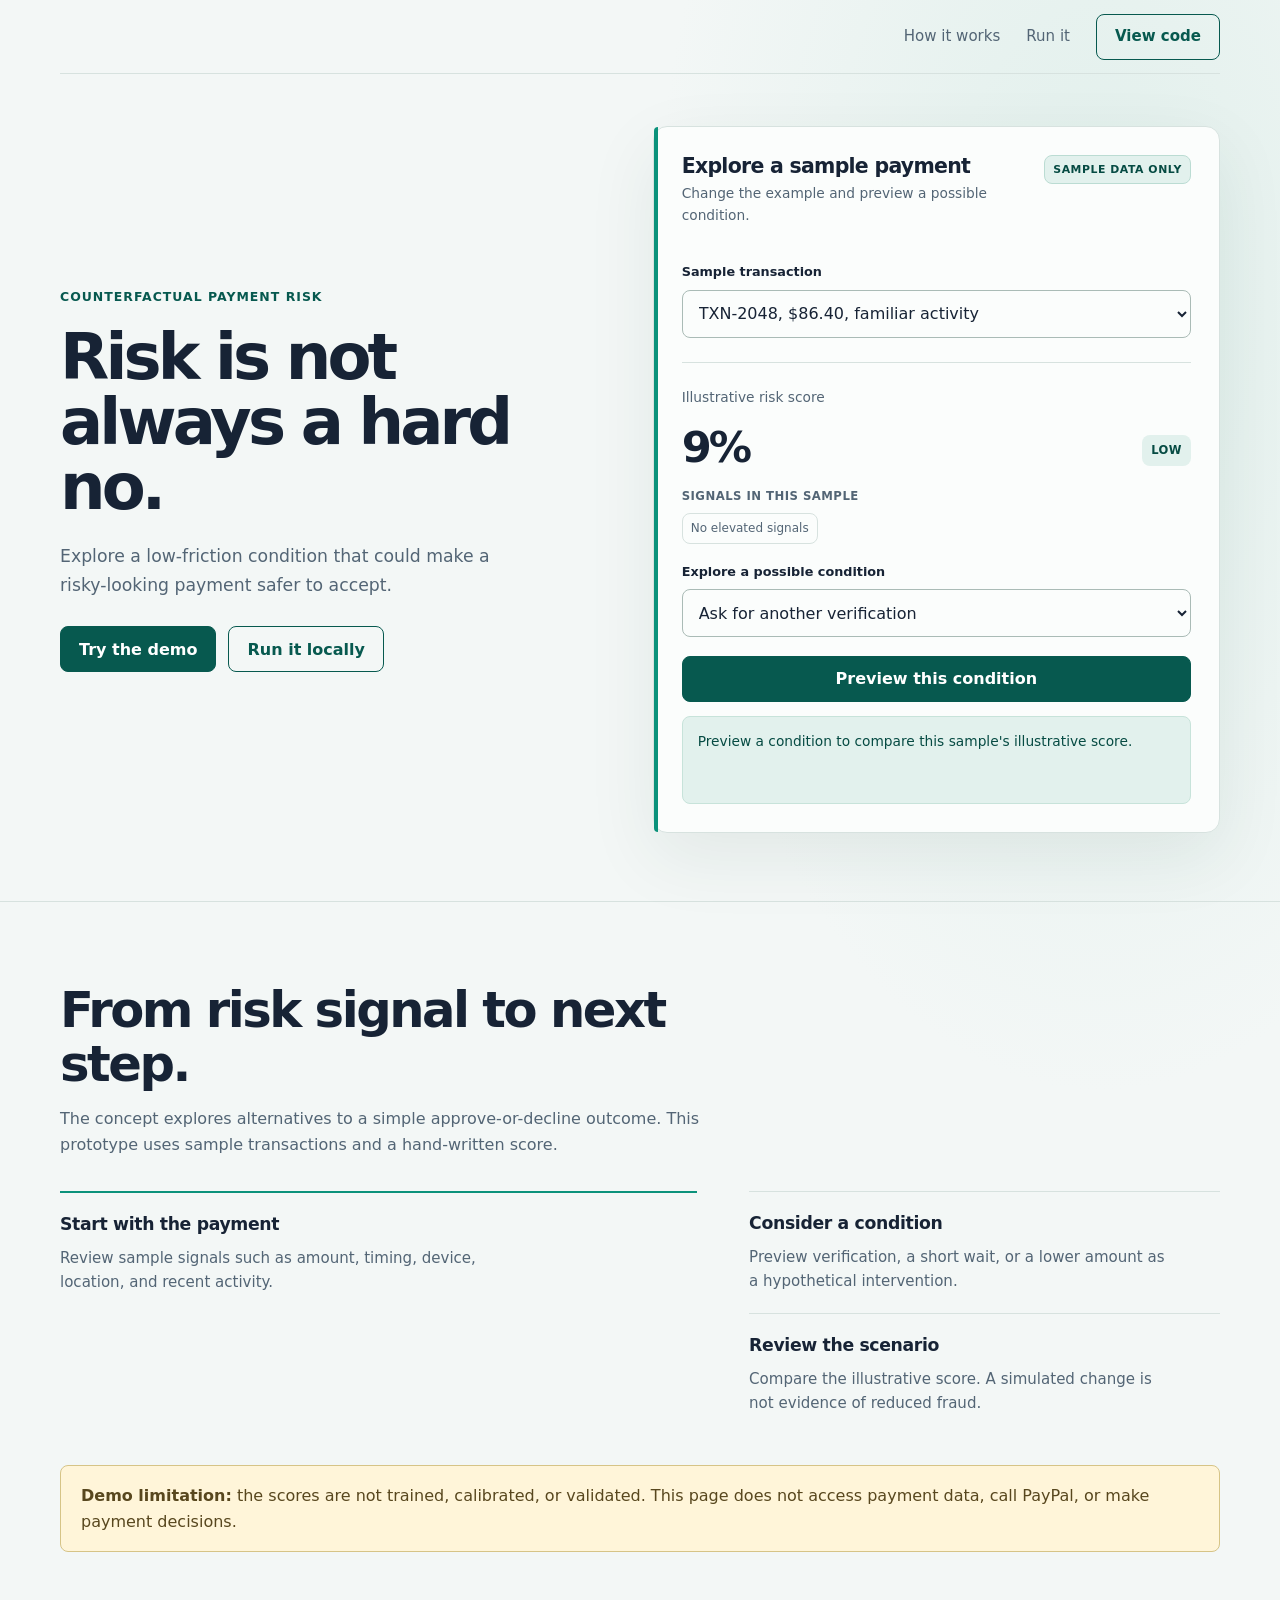
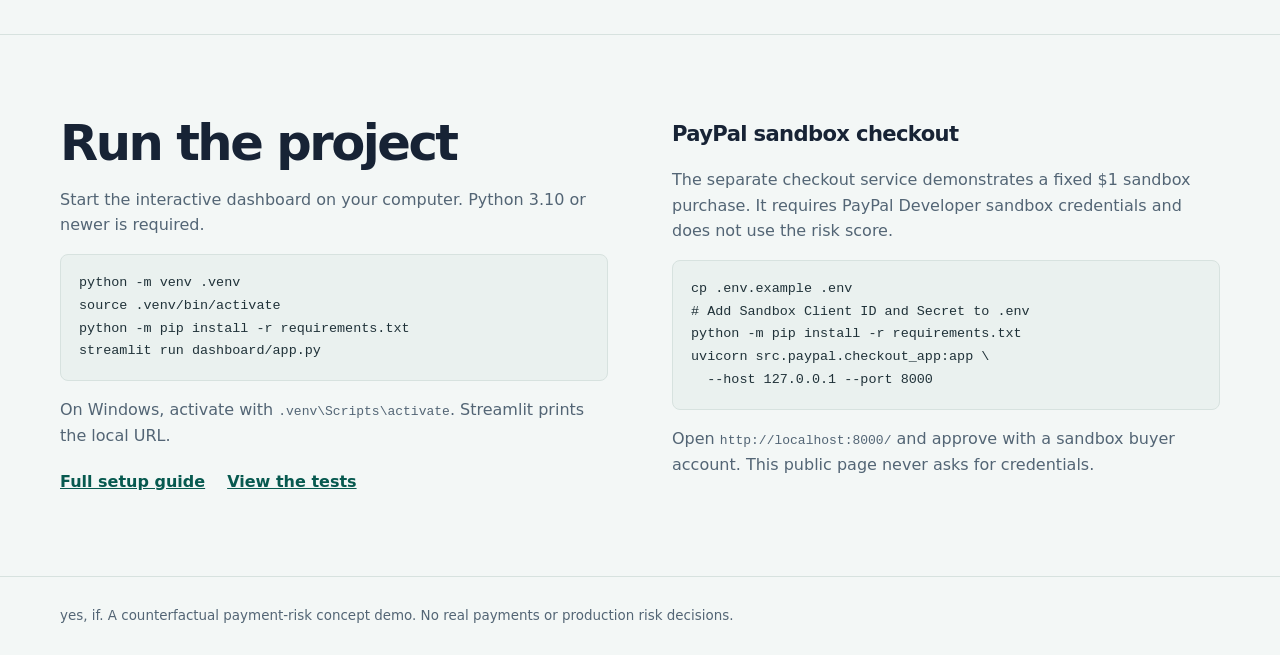
==== public-demo/index.html @ 8da12111 "Polish risk demo and ignore local skills Redesign dashboard and demos, document Vercel setup, and ig" ====
<!doctype html>
<html lang="en">
  <head>
    <meta charset="utf-8">
    <meta name="viewport" content="width=device-width, initial-scale=1">
    <meta name="description" content="Explore yes, if, a counterfactual payment-risk demo that explores lower-friction alternatives to a hard decline.">
    <meta name="color-scheme" content="light dark">
    <title>yes, if | Counterfactual payment risk demo</title>
    <style>
      :root {
        color-scheme: light dark;
        --page: #f3f7f6;
        --surface: #fbfdfc;
        --ink: #172335;
        --muted: #536575;
        --line: #d7e2df;
        --accent: #0b927b;
        --accent-dark: #07594f;
        --accent-soft: #e2f1ed;
        --accent-ink: #064b43;
        --ambient: #e0efeb;
        --code-surface: #eaf1ef;
        --code-ink: #203239;
        --warning: #765311;
        --warning-soft: #fff5d9;
        --radius-surface: 14px;
        --radius-control: 8px;
        font-family: "Aptos", "Segoe UI", system-ui, sans-serif;
        scroll-behavior: smooth;
      }
      * { box-sizing: border-box; }
      body {
        margin: 0;
        background:
          radial-gradient(ellipse at 86% 13%, var(--ambient) 0, transparent 28rem),
          var(--page);
        color: var(--ink);
        line-height: 1.6;
      }
      a { color: inherit; }
      button, select { font: inherit; }
      .wrap { width: min(1160px, calc(100% - 48px)); margin-inline: auto; }
      .nav {
        min-height: 74px;
        display: flex;
        align-items: center;
        justify-content: space-between;
        gap: 24px;
        border-bottom: 1px solid var(--line);
      }
      .brand {
        display: inline-flex;
        align-items: center;
        text-decoration: none;
      }
      .brand img { display: block; width: 156px; height: auto; }
      .nav-links { display: flex; align-items: center; gap: 26px; }
      .nav-links a { color: var(--muted); text-decoration: none; font-size: .94rem; }
      .nav-links a:hover { color: var(--accent-dark); }
      .button {
        min-height: 46px;
        display: inline-flex;
        align-items: center;
        justify-content: center;
        padding: 0 18px;
        border: 1px solid var(--accent-dark);
        border-radius: var(--radius-control);
        background: var(--accent-dark);
        color: white;
        font-weight: 700;
        text-decoration: none;
        white-space: nowrap;
        transition: transform .2s cubic-bezier(.16, 1, .3, 1), background .2s ease;
      }
      .button:hover { background: var(--accent-dark); transform: translateY(-1px); }
      .button:active { transform: scale(.98); }
      .button.secondary { background: transparent; color: var(--accent-dark); }
      .button.secondary:hover { background: var(--accent-soft); }
      :focus-visible { outline: 3px solid var(--accent-dark); outline-offset: 3px; }
      .hero {
        min-height: min(760px, calc(100dvh - 74px));
        padding: 52px 0 68px;
        display: grid;
        grid-template-columns: minmax(0, .94fr) minmax(420px, 1.06fr);
        align-items: center;
        gap: clamp(40px, 7vw, 100px);
      }
      .eyebrow {
        margin: 0 0 18px;
        color: var(--accent-dark);
        font-size: .78rem;
        font-weight: 760;
        letter-spacing: .08em;
        text-transform: uppercase;
      }
      h1 {
        max-width: 560px;
        margin: 0;
        font-size: clamp(2.9rem, 5vw, 4.35rem);
        letter-spacing: -.06em;
        line-height: 1.02;
      }
      .lede { max-width: 440px; margin: 22px 0 27px; color: var(--muted); font-size: 1.08rem; line-height: 1.65; }
      .actions { display: flex; flex-wrap: wrap; gap: 12px; }
      .hero-entry { animation: enter .65s cubic-bezier(.16, 1, .3, 1) both; }
      .hero-entry.demo { animation-delay: .09s; }
      @keyframes enter {
        from { opacity: 0; transform: translateY(14px); }
        to { opacity: 1; transform: translateY(0); }
      }
      .demo {
        position: relative;
        padding: 28px;
        border: 1px solid var(--line);
        border-radius: var(--radius-surface);
        background: var(--surface);
        box-shadow: 0 24px 70px #193e3514;
      }
      .demo::before {
        position: absolute;
        inset: 0 auto 0 0;
        width: 4px;
        border-radius: var(--radius-surface) 0 0 var(--radius-surface);
        background: var(--accent);
        content: "";
      }
      .demo-head { display: flex; align-items: flex-start; justify-content: space-between; gap: 12px; }
      .demo h2 { margin: 0; font-size: 1.28rem; letter-spacing: -.035em; }
      .sandbox-tag {
        flex: none;
        padding: 5px 8px;
        border: 1px solid #bbdcd3;
        border-radius: var(--radius-control);
        background: var(--accent-soft);
        color: var(--accent-ink);
        font-size: .68rem;
        font-weight: 800;
        letter-spacing: .05em;
      }
      .demo-caption { margin: 5px 0 18px; color: var(--muted); font-size: .86rem; }
      .field-label { display: block; margin: 18px 0 7px; font-size: .8rem; font-weight: 750; }
      select {
        width: 100%;
        min-height: 48px;
        padding: 9px 12px;
        border: 1px solid #aabbb6;
        border-radius: var(--radius-control);
        background: var(--surface);
        color: var(--ink);
      }
      select:hover { border-color: var(--accent); }
      .risk-row { display: flex; align-items: end; justify-content: space-between; gap: 16px; margin-top: 24px; padding-top: 18px; border-top: 1px solid var(--line); }
      .score { font-size: 2.7rem; font-weight: 760; letter-spacing: -.07em; line-height: 1; font-variant-numeric: tabular-nums; }
      .action-label { margin-bottom: 3px; padding: 6px 9px; border-radius: var(--radius-control); background: var(--accent-soft); color: var(--accent-ink); font-size: .72rem; font-weight: 800; letter-spacing: .04em; }
      .action-label[data-action="HIGH"], .action-label[data-action="VERY HIGH"] { background: var(--warning-soft); color: var(--warning); }
      .signals-title { margin: 18px 0 7px; color: var(--muted); font-size: .73rem; font-weight: 750; letter-spacing: .04em; text-transform: uppercase; }
      .signals { display: flex; flex-wrap: wrap; gap: 7px; margin: 0; }
      .signal { padding: 5px 8px; border: 1px solid var(--line); border-radius: var(--radius-control); color: var(--muted); font-size: .75rem; }
      .demo .button { width: 100%; margin-top: 19px; cursor: pointer; }
      .result {
        min-height: 88px;
        margin-top: 14px;
        padding: 14px 15px;
        border: 1px solid #c7e3da;
        border-radius: var(--radius-control);
        background: var(--accent-soft);
        color: var(--accent-ink);
        font-size: .86rem;
        line-height: 1.55;
        transition: opacity .18s ease, transform .18s ease;
      }
      .result-grid { display: grid; grid-template-columns: repeat(2, minmax(0, 1fr)); gap: 14px; }
      .result-side { min-width: 0; }
      .result-label { display: block; margin-bottom: 4px; font-size: .72rem; font-weight: 750; letter-spacing: .04em; text-transform: uppercase; }
      .result-score { display: block; font-size: 1.8rem; font-weight: 780; letter-spacing: -.05em; line-height: 1.15; font-variant-numeric: tabular-nums; }
      .result-band { display: block; margin-top: 2px; font-size: .77rem; }
      .result-note { margin: 12px 0 0; font-size: .81rem; }
      section.content-section { padding: 82px 0; border-top: 1px solid var(--line); }
      section h2 { max-width: 650px; margin: 0; font-size: clamp(2rem, 4vw, 3.1rem); letter-spacing: -.05em; line-height: 1.08; }
      .section-lede { max-width: 660px; margin: 15px 0 34px; color: var(--muted); }
      .steps { display: grid; grid-template-columns: minmax(0, 1.15fr) minmax(240px, .85fr); gap: 0 52px; }
      .step { padding: 18px 0 20px; border-top: 1px solid var(--line); }
      .step:first-child { grid-row: span 2; padding-right: 25px; border-top: 2px solid var(--accent); }
      .step:nth-child(2), .step:nth-child(3) { border-top: 1px solid var(--line); }
      .step h3 { margin: 0 0 7px; font-size: 1.08rem; letter-spacing: -.02em; }
      .step p { max-width: 420px; margin: 0; color: var(--muted); font-size: .94rem; }
      .boundary {
        margin-top: 30px;
        padding: 17px 20px;
        border: 1px solid #d6c487;
        border-radius: var(--radius-control);
        background: var(--warning-soft);
        color: #58471e;
      }
      .docs-grid { display: grid; grid-template-columns: minmax(0, 1fr) minmax(0, 1fr); gap: 64px; align-items: start; }
      .doc-block { min-width: 0; }
      .doc-block h3 { margin: 0 0 10px; font-size: 1.32rem; letter-spacing: -.03em; }
      .doc-block p { color: var(--muted); }
      pre {
        overflow-x: auto;
        padding: 17px 18px;
        border: 1px solid var(--line);
        border-radius: var(--radius-control);
        background: var(--code-surface);
        color: var(--code-ink);
        font: .84rem/1.7 ui-monospace, SFMono-Regular, Menlo, monospace;
      }
      .doc-links { display: flex; flex-wrap: wrap; gap: 14px 22px; margin-top: 20px; }
      .doc-links a { color: var(--accent-dark); font-weight: 700; }
      footer { padding: 28px 0; border-top: 1px solid var(--line); color: var(--muted); font-size: .84rem; }
      @media (max-width: 900px) {
        .wrap { width: min(100% - 40px, 860px); }
        .brand img { width: 128px; }
        .hero { min-height: auto; padding: 42px 0 54px; grid-template-columns: 1fr; gap: 32px; }
        .hero > div:first-child { max-width: 600px; }
      }
      @media (max-width: 760px) {
        .wrap { width: min(100% - 32px, 600px); }
        .nav { min-height: 64px; }
        .nav-links { gap: 14px; }
        .nav-links a:first-child { display: none; }
        .demo { padding: 23px; }
        section.content-section { padding: 58px 0; }
        .steps { grid-template-columns: 1fr; gap: 0; }
        .step:first-child { grid-row: auto; padding-right: 0; }
        .docs-grid { grid-template-columns: minmax(0, 1fr); gap: 34px; }
      }
      @media (max-width: 420px) {
        .brand img { width: 104px; }
        .nav { gap: 8px; }
        .nav-links a { font-size: .82rem; }
        .nav-links { gap: 8px; }
        .nav .button { min-height: 40px; padding-inline: 10px; font-size: .84rem; }
        .demo-head { flex-direction: column; }
        .actions { display: grid; }
        .result-grid { gap: 10px; }
        .result-score { font-size: 1.55rem; }
      }
      @media (max-width: 360px) {
        .brand img { width: 84px; }
        .nav-links { gap: 6px; }
        .nav .button { padding-inline: 7px; }
      }
      @media (prefers-color-scheme: dark) {
        :root {
          color-scheme: dark;
          --page: #101a20;
          --surface: #17252c;
          --ink: #edf5f2;
          --muted: #b0c0c3;
          --line: #2a3d42;
          --accent: #65c6ae;
          --accent-dark: #75d6bd;
          --accent-soft: #193b36;
          --accent-ink: #c5eee2;
          --ambient: #172a2b;
          --code-surface: #14232b;
          --code-ink: #e4f1ed;
          --warning: #f0cf7c;
          --warning-soft: #3a3320;
        }
        .button { color: #0b1b1b; }
        .button.secondary { color: var(--accent-dark); }
        .boundary { color: #f0dfb0; border-color: #6d5a2b; }
        .signals-title { color: var(--muted); }
        .result { border-color: #28594f; }
        .doc-links a { color: var(--accent-dark); }
        :focus-visible { outline-color: var(--accent-dark); }
      }
      @media (prefers-reduced-motion: reduce) {
        *, *::before, *::after { scroll-behavior: auto !important; animation-duration: .01ms !important; animation-iteration-count: 1 !important; transition-duration: .01ms !important; }
      }
    </style>
  </head>
  <body>
    <header class="wrap nav">
      <a class="brand" href="#" aria-label="yes, if home">
        <img src="/assets/yes-if_1-primary.png" alt="">
      </a>
      <nav class="nav-links" aria-label="Main navigation">
        <a href="#how-it-works">How it works</a>
        <a href="#run-it">Run it</a>
        <a class="button secondary" href="https://github.com/spongebob2005/yes-if-counterfactual-risk-engine">View code</a>
      </nav>
    </header>

    <main>
      <div class="wrap hero">
        <div class="hero-entry">
          <p class="eyebrow">Counterfactual payment risk</p>
          <h1>Risk is not always a hard no.</h1>
          <p class="lede">Explore a low-friction condition that could make a risky-looking payment safer to accept.</p>
          <div class="actions">
            <a class="button" href="#demo">Try the demo</a>
            <a class="button secondary" href="#run-it">Run it locally</a>
          </div>
        </div>

        <section class="demo hero-entry" id="demo" aria-labelledby="demo-title">
          <div class="demo-head">
            <div>
              <h2 id="demo-title">Explore a sample payment</h2>
              <p class="demo-caption">Change the example and preview a possible condition.</p>
            </div>
            <span class="sandbox-tag">SAMPLE DATA ONLY</span>
          </div>
          <label class="field-label" for="transaction">Sample transaction</label>
          <select id="transaction" name="transaction">
            <option value="0">TXN-2048, $86.40, familiar activity</option>
            <option value="1">TXN-3192, $1,240.00, multiple unusual signals</option>
            <option value="2">TXN-5176, $318.75, some unusual signals</option>
            <option value="3">TXN-6081, $42.10, familiar activity</option>
          </select>
          <div class="risk-row">
            <div>
              <div class="demo-caption">Illustrative risk score</div>
              <div class="score" id="score" aria-live="polite">--</div>
            </div>
            <span class="action-label" id="action">SAMPLE</span>
          </div>
          <p class="signals-title">Signals in this sample</p>
          <div class="signals" id="signals"><span class="signal">Select a sample to view signals</span></div>
          <label class="field-label" for="condition">Explore a possible condition</label>
          <select id="condition" name="condition">
            <option value="verify">Ask for another verification</option>
            <option value="wait">Wait 30 minutes, then reassess</option>
            <option value="amount">Reduce the amount by 25%</option>
          </select>
          <button class="button" id="preview" type="button">Preview this condition</button>
          <div class="result" id="result" role="status" aria-live="polite" aria-atomic="true">Choose a sample transaction and preview a condition to compare its illustrative score.</div>
        </section>
      </div>

      <section class="content-section" id="how-it-works">
        <div class="wrap">
          <h2>From risk signal to next step.</h2>
          <p class="section-lede">The concept explores alternatives to a simple approve-or-decline outcome. This prototype uses sample transactions and a hand-written score.</p>
          <div class="steps">
            <article class="step">
              <h3>Start with the payment</h3>
              <p>Review sample signals such as amount, timing, device, location, and recent activity.</p>
            </article>
            <article class="step">
              <h3>Consider a condition</h3>
              <p>Preview verification, a short wait, or a lower amount as a hypothetical intervention.</p>
            </article>
            <article class="step">
              <h3>Review the scenario</h3>
              <p>Compare the illustrative score. A simulated change is not evidence of reduced fraud.</p>
            </article>
          </div>
          <div class="boundary"><strong>Demo limitation:</strong> the scores are not trained, calibrated, or validated. This page does not access payment data, call PayPal, or make payment decisions.</div>
        </div>
      </section>

      <section class="content-section" id="run-it">
        <div class="wrap docs-grid">
          <div class="doc-block">
            <h2>Run the project</h2>
            <p>Start the interactive dashboard on your computer. Python 3.10 or newer is required.</p>
            <pre><code>python -m venv .venv
source .venv/bin/activate
python -m pip install -r requirements.txt
streamlit run dashboard/app.py</code></pre>
            <p>On Windows, activate with <code>.venv\Scripts\activate</code>. Streamlit prints the local URL.</p>
            <div class="doc-links">
              <a href="https://github.com/spongebob2005/yes-if-counterfactual-risk-engine/blob/main/README.md">Full setup guide</a>
              <a href="https://github.com/spongebob2005/yes-if-counterfactual-risk-engine/tree/main/tests">View the tests</a>
            </div>
          </div>
          <div class="doc-block">
            <h3>PayPal sandbox checkout</h3>
            <p>The separate checkout service demonstrates a fixed $1 sandbox purchase. It requires PayPal Developer sandbox credentials and does not use the risk score.</p>
            <pre><code>cp .env.example .env
# Add Sandbox Client ID and Secret to .env
python -m pip install -r requirements.txt
uvicorn src.paypal.checkout_app:app \
  --host 127.0.0.1 --port 8000</code></pre>
            <p>Open <code>http://localhost:8000/</code> and approve with a sandbox buyer account. This public page never asks for credentials.</p>
          </div>
        </div>
      </section>
    </main>

    <footer>
      <div class="wrap">yes, if. A counterfactual payment-risk concept demo. No real payments or production risk decisions.</div>
    </footer>

    <script>
      "use strict";
      const transactions = [
        { id: "TXN-2048", amount: 86.40, minutes: 240, distance: 12, newDevice: false, international: false, velocity: 1 },
        { id: "TXN-3192", amount: 1240.00, minutes: 3, distance: 4120, newDevice: true, international: true, velocity: 7 },
        { id: "TXN-5176", amount: 318.75, minutes: 18, distance: 840, newDevice: true, international: false, velocity: 3 },
        { id: "TXN-6081", amount: 42.10, minutes: 95, distance: 4, newDevice: false, international: false, velocity: 2 },
      ];
      const transactionPicker = document.getElementById("transaction");
      const scoreNode = document.getElementById("score");
      const actionNode = document.getElementById("action");
      const signalsNode = document.getElementById("signals");
      const resultNode = document.getElementById("result");

      function scoreTransaction(tx, amount = tx.amount, minutes = tx.minutes) {
        const factors = [
          ["High transaction amount", Math.min(Math.max(amount, 0) / 2000, 1) * 0.24],
          ["New device", tx.newDevice ? 0.20 : 0],
          ["International transaction", tx.international ? 0.12 : 0],
          ["Unusual location distance", Math.min(Math.max(tx.distance, 0) / 5000, 1) * 0.18],
          ["High transaction velocity", Math.min(Math.max(tx.velocity, 0) / 8, 1) * 0.21],
          ["Short time since previous transaction", minutes <= 5 ? 0.15 : minutes <= 30 ? 0.08 : 0],
        ].filter(([, value]) => value > 0).sort((a, b) => b[1] - a[1]);
        return {
          score: Math.min(0.98, 0.05 + factors.reduce((sum, [, value]) => sum + value, 0)),
          factors,
          signals: factors.filter(([, value]) => value >= 0.075),
        };
      }

      function riskBandFor(score) {
        if (score < 0.24) return "LOW";
        if (score < 0.48) return "MODERATE";
        if (score < 0.70) return "HIGH";
        return "VERY HIGH";
      }

      function renderTransaction() {
        const tx = transactions[Number(transactionPicker.value)];
        const evaluated = scoreTransaction(tx);
        scoreNode.textContent = `${Math.round(evaluated.score * 100)}%`;
        actionNode.textContent = riskBandFor(evaluated.score);
        actionNode.dataset.action = riskBandFor(evaluated.score);
        signalsNode.replaceChildren();
        const factors = evaluated.signals.slice(0, 3);
        if (factors.length) {
          for (const [name] of factors) {
            const signal = document.createElement("span");
            signal.className = "signal";
            signal.textContent = name;
            signalsNode.append(signal);
          }
        } else {
          const signal = document.createElement("span");
          signal.className = "signal";
          signal.textContent = "No elevated signals";
          signalsNode.append(signal);
        }
        resultNode.textContent = "Preview a condition to compare this sample's illustrative score.";
      }

      document.getElementById("preview").addEventListener("click", () => {
        const tx = transactions[Number(transactionPicker.value)];
        const before = scoreTransaction(tx).score;
        const condition = document.getElementById("condition").value;
        let after;
        let label;
        if (condition === "verify") {
          after = before * 0.55;
          label = "A hypothetical verification";
        } else if (condition === "wait") {
          after = scoreTransaction(tx, tx.amount, 30).score;
          label = "A hypothetical 30-minute wait";
        } else {
          after = scoreTransaction(tx, tx.amount * 0.75, tx.minutes).score;
          label = "A hypothetical 25% amount reduction";
        }
        const comparison = document.createElement("div");
        comparison.className = "result-grid";
        for (const [heading, score] of [["Before", before], ["After condition", after]]) {
          const side = document.createElement("div");
          side.className = "result-side";
          const title = document.createElement("span");
          title.className = "result-label";
          title.textContent = heading;
          const value = document.createElement("strong");
          value.className = "result-score";
          value.textContent = `${Math.round(score * 100)}%`;
          const band = document.createElement("span");
          band.className = "result-band";
          band.textContent = riskBandFor(score);
          side.append(title, value, band);
          comparison.append(side);
        }
        const note = document.createElement("p");
        note.className = "result-note";
        note.textContent = `${label}. Simulated result only, not evidence that this condition reduces real fraud.`;
        resultNode.replaceChildren(comparison, note);
      });
      transactionPicker.addEventListener("change", renderTransaction);
      renderTransaction();
    </script>
  </body>
</html>
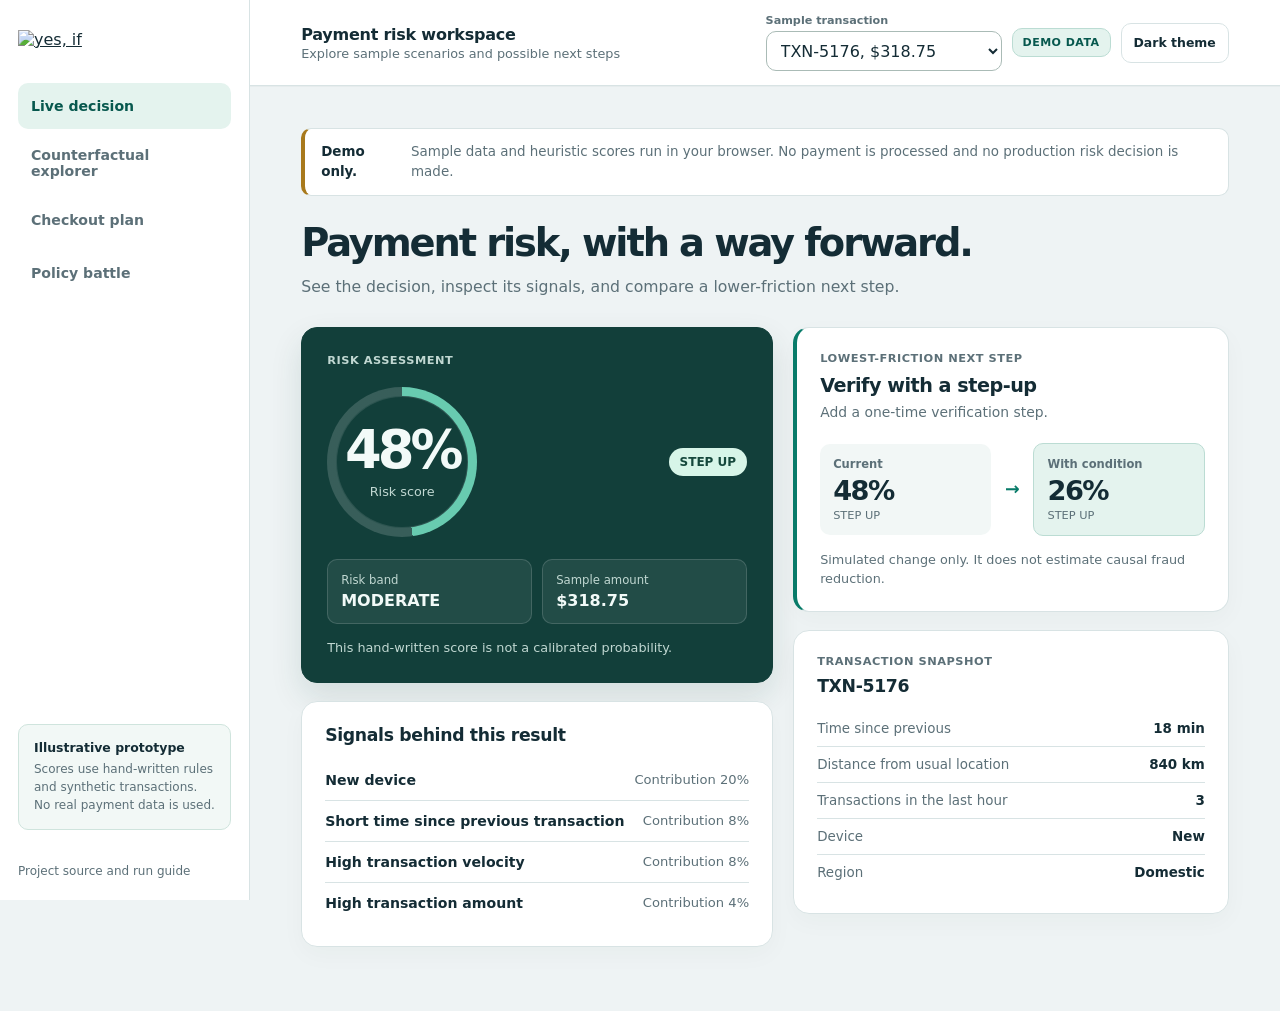
==== commit 7390eb0b: "Modified Dashboard" ====
--- a/public-demo/index.html
+++ b/public-demo/index.html
@@ -3,388 +3,661 @@
   <head>
     <meta charset="utf-8">
     <meta name="viewport" content="width=device-width, initial-scale=1">
-    <meta name="description" content="Explore yes, if, a counterfactual payment-risk demo that explores lower-friction alternatives to a hard decline.">
-    <meta name="color-scheme" content="light dark">
-    <title>yes, if | Counterfactual payment risk demo</title>
+    <meta name="description" content="Explore the yes, if payment-risk dashboard using illustrative sample transactions.">
+    <meta name="color-scheme" content="light">
+    <title>yes, if | Payment risk dashboard</title>
     <style>
       :root {
         color-scheme: light dark;
         --page: #f3f7f6;
         --surface: #fbfdfc;
+        --surface-muted: #eaf1ef;
         --ink: #172335;
         --muted: #536575;
         --line: #d7e2df;
-        --accent: #0b927b;
-        --accent-dark: #07594f;
+        --accent: #07594f;
+        --accent-bright: #0b927b;
         --accent-soft: #e2f1ed;
         --accent-ink: #064b43;
-        --ambient: #e0efeb;
-        --code-surface: #eaf1ef;
-        --code-ink: #203239;
         --warning: #765311;
         --warning-soft: #fff5d9;
+        --danger: #8b3d34;
+        --danger-soft: #f9e9e6;
+        --chart-allow: #07594f;
+        --chart-static: #3d6277;
+        --chart-step: #8a542e;
+        --chart-adaptive: #6d5780;
         --radius-surface: 14px;
         --radius-control: 8px;
         font-family: "Aptos", "Segoe UI", system-ui, sans-serif;
-        scroll-behavior: smooth;
+        background: var(--page);
+        color: var(--ink);
       }
       * { box-sizing: border-box; }
-      body {
-        margin: 0;
-        background:
-          radial-gradient(ellipse at 86% 13%, var(--ambient) 0, transparent 28rem),
-          var(--page);
-        color: var(--ink);
-        line-height: 1.6;
+      body { margin: 0; min-height: 100dvh; background: var(--page); color: var(--ink); }
+      button, select, input { color: inherit; font: inherit; }
+      button, select, input[type="range"] { accent-color: var(--accent-bright); }
+      button:focus-visible, select:focus-visible, input:focus-visible, a:focus-visible {
+        outline: 3px solid var(--accent-bright);
+        outline-offset: 3px;
       }
       a { color: inherit; }
-      button, select { font: inherit; }
-      .wrap { width: min(1160px, calc(100% - 48px)); margin-inline: auto; }
-      .nav {
-        min-height: 74px;
+      .app-shell { min-height: 100dvh; display: grid; grid-template-columns: 236px minmax(0, 1fr); }
+      .sidebar {
+        position: sticky;
+        top: 0;
+        display: flex;
+        flex-direction: column;
+        gap: 30px;
+        height: 100dvh;
+        padding: 25px 17px 18px;
+        border-right: 1px solid var(--line);
+        background: var(--surface);
+      }
+      .brand img { display: block; width: 142px; height: auto; }
+      .navigation { display: grid; gap: 5px; }
+      .nav-item {
         display: flex;
         align-items: center;
+        gap: 11px;
+        width: 100%;
+        min-height: 43px;
+        padding: 9px 11px;
+        border: 1px solid transparent;
+        border-radius: var(--radius-control);
+        background: transparent;
+        color: var(--muted);
+        cursor: pointer;
+        text-align: left;
+      }
+      .nav-item:hover { background: var(--surface-muted); color: var(--ink); }
+      .nav-item[aria-current="page"] {
+        border-color: #c7e3da;
+        background: var(--accent-soft);
+        color: var(--accent-ink);
+        font-weight: 750;
+      }
+      .sidebar-note {
+        margin-top: auto;
+        padding: 14px;
+        border: 1px solid var(--line);
+        border-radius: var(--radius-control);
+        background: var(--page);
+      }
+      .sidebar-note strong { display: block; margin-bottom: 5px; font-size: .78rem; }
+      .sidebar-note p { margin: 0; color: var(--muted); font-size: .75rem; line-height: 1.5; }
+      .sidebar-footer { color: var(--muted); font-size: .75rem; text-decoration: none; }
+      .sidebar-footer:hover { color: var(--accent); }
+      .main { min-width: 0; }
+      .topbar {
+        display: flex;
+        min-height: 76px;
+        align-items: center;
         justify-content: space-between;
-        gap: 24px;
+        gap: 20px;
+        padding: 14px clamp(20px, 4vw, 52px);
         border-bottom: 1px solid var(--line);
-      }
-      .brand {
-        display: inline-flex;
-        align-items: center;
-        text-decoration: none;
-      }
-      .brand img { display: block; width: 156px; height: auto; }
-      .nav-links { display: flex; align-items: center; gap: 26px; }
-      .nav-links a { color: var(--muted); text-decoration: none; font-size: .94rem; }
-      .nav-links a:hover { color: var(--accent-dark); }
-      .button {
-        min-height: 46px;
-        display: inline-flex;
-        align-items: center;
-        justify-content: center;
-        padding: 0 18px;
-        border: 1px solid var(--accent-dark);
+        background: var(--surface);
+      }
+      .topbar-title { font-size: .91rem; font-weight: 720; }
+      .topbar-caption { margin-top: 2px; color: var(--muted); font-size: .76rem; }
+      .topbar-actions { display: flex; align-items: center; gap: 13px; }
+      .sample-control { display: grid; gap: 4px; }
+      .sample-control label { color: var(--muted); font-size: .7rem; font-weight: 700; }
+      select {
+        min-height: 40px;
+        max-width: 330px;
+        padding: 7px 33px 7px 10px;
+        border: 1px solid #aabbb6;
         border-radius: var(--radius-control);
-        background: var(--accent-dark);
-        color: white;
-        font-weight: 700;
-        text-decoration: none;
-        white-space: nowrap;
-        transition: transform .2s cubic-bezier(.16, 1, .3, 1), background .2s ease;
-      }
-      .button:hover { background: var(--accent-dark); transform: translateY(-1px); }
-      .button:active { transform: scale(.98); }
-      .button.secondary { background: transparent; color: var(--accent-dark); }
-      .button.secondary:hover { background: var(--accent-soft); }
-      :focus-visible { outline: 3px solid var(--accent-dark); outline-offset: 3px; }
-      .hero {
-        min-height: min(760px, calc(100dvh - 74px));
-        padding: 52px 0 68px;
-        display: grid;
-        grid-template-columns: minmax(0, .94fr) minmax(420px, 1.06fr);
-        align-items: center;
-        gap: clamp(40px, 7vw, 100px);
-      }
-      .eyebrow {
-        margin: 0 0 18px;
-        color: var(--accent-dark);
-        font-size: .78rem;
-        font-weight: 760;
-        letter-spacing: .08em;
-        text-transform: uppercase;
-      }
-      h1 {
-        max-width: 560px;
-        margin: 0;
-        font-size: clamp(2.9rem, 5vw, 4.35rem);
-        letter-spacing: -.06em;
-        line-height: 1.02;
-      }
-      .lede { max-width: 440px; margin: 22px 0 27px; color: var(--muted); font-size: 1.08rem; line-height: 1.65; }
-      .actions { display: flex; flex-wrap: wrap; gap: 12px; }
-      .hero-entry { animation: enter .65s cubic-bezier(.16, 1, .3, 1) both; }
-      .hero-entry.demo { animation-delay: .09s; }
-      @keyframes enter {
-        from { opacity: 0; transform: translateY(14px); }
-        to { opacity: 1; transform: translateY(0); }
-      }
-      .demo {
-        position: relative;
-        padding: 28px;
-        border: 1px solid var(--line);
-        border-radius: var(--radius-surface);
         background: var(--surface);
-        box-shadow: 0 24px 70px #193e3514;
-      }
-      .demo::before {
-        position: absolute;
-        inset: 0 auto 0 0;
-        width: 4px;
-        border-radius: var(--radius-surface) 0 0 var(--radius-surface);
-        background: var(--accent);
-        content: "";
-      }
-      .demo-head { display: flex; align-items: flex-start; justify-content: space-between; gap: 12px; }
-      .demo h2 { margin: 0; font-size: 1.28rem; letter-spacing: -.035em; }
-      .sandbox-tag {
-        flex: none;
-        padding: 5px 8px;
+      }
+      .demo-badge {
+        padding: 7px 10px;
         border: 1px solid #bbdcd3;
         border-radius: var(--radius-control);
         background: var(--accent-soft);
         color: var(--accent-ink);
-        font-size: .68rem;
+        font-size: .69rem;
         font-weight: 800;
-        letter-spacing: .05em;
-      }
-      .demo-caption { margin: 5px 0 18px; color: var(--muted); font-size: .86rem; }
-      .field-label { display: block; margin: 18px 0 7px; font-size: .8rem; font-weight: 750; }
-      select {
-        width: 100%;
-        min-height: 48px;
-        padding: 9px 12px;
-        border: 1px solid #aabbb6;
-        border-radius: var(--radius-control);
-        background: var(--surface);
-        color: var(--ink);
-      }
-      select:hover { border-color: var(--accent); }
-      .risk-row { display: flex; align-items: end; justify-content: space-between; gap: 16px; margin-top: 24px; padding-top: 18px; border-top: 1px solid var(--line); }
-      .score { font-size: 2.7rem; font-weight: 760; letter-spacing: -.07em; line-height: 1; font-variant-numeric: tabular-nums; }
-      .action-label { margin-bottom: 3px; padding: 6px 9px; border-radius: var(--radius-control); background: var(--accent-soft); color: var(--accent-ink); font-size: .72rem; font-weight: 800; letter-spacing: .04em; }
-      .action-label[data-action="HIGH"], .action-label[data-action="VERY HIGH"] { background: var(--warning-soft); color: var(--warning); }
-      .signals-title { margin: 18px 0 7px; color: var(--muted); font-size: .73rem; font-weight: 750; letter-spacing: .04em; text-transform: uppercase; }
-      .signals { display: flex; flex-wrap: wrap; gap: 7px; margin: 0; }
-      .signal { padding: 5px 8px; border: 1px solid var(--line); border-radius: var(--radius-control); color: var(--muted); font-size: .75rem; }
-      .demo .button { width: 100%; margin-top: 19px; cursor: pointer; }
-      .result {
-        min-height: 88px;
-        margin-top: 14px;
-        padding: 14px 15px;
-        border: 1px solid #c7e3da;
-        border-radius: var(--radius-control);
-        background: var(--accent-soft);
-        color: var(--accent-ink);
-        font-size: .86rem;
-        line-height: 1.55;
-        transition: opacity .18s ease, transform .18s ease;
-      }
-      .result-grid { display: grid; grid-template-columns: repeat(2, minmax(0, 1fr)); gap: 14px; }
-      .result-side { min-width: 0; }
-      .result-label { display: block; margin-bottom: 4px; font-size: .72rem; font-weight: 750; letter-spacing: .04em; text-transform: uppercase; }
-      .result-score { display: block; font-size: 1.8rem; font-weight: 780; letter-spacing: -.05em; line-height: 1.15; font-variant-numeric: tabular-nums; }
-      .result-band { display: block; margin-top: 2px; font-size: .77rem; }
-      .result-note { margin: 12px 0 0; font-size: .81rem; }
-      section.content-section { padding: 82px 0; border-top: 1px solid var(--line); }
-      section h2 { max-width: 650px; margin: 0; font-size: clamp(2rem, 4vw, 3.1rem); letter-spacing: -.05em; line-height: 1.08; }
-      .section-lede { max-width: 660px; margin: 15px 0 34px; color: var(--muted); }
-      .steps { display: grid; grid-template-columns: minmax(0, 1.15fr) minmax(240px, .85fr); gap: 0 52px; }
-      .step { padding: 18px 0 20px; border-top: 1px solid var(--line); }
-      .step:first-child { grid-row: span 2; padding-right: 25px; border-top: 2px solid var(--accent); }
-      .step:nth-child(2), .step:nth-child(3) { border-top: 1px solid var(--line); }
-      .step h3 { margin: 0 0 7px; font-size: 1.08rem; letter-spacing: -.02em; }
-      .step p { max-width: 420px; margin: 0; color: var(--muted); font-size: .94rem; }
-      .boundary {
-        margin-top: 30px;
-        padding: 17px 20px;
+        letter-spacing: .04em;
+        white-space: nowrap;
+      }
+      .content { width: min(1280px, 100%); margin-inline: auto; padding: 35px clamp(20px, 4vw, 52px) 54px; }
+      .page-heading { margin-bottom: 25px; }
+      .page-heading h1 { margin: 0; font-size: clamp(1.75rem, 3vw, 2.3rem); letter-spacing: -.045em; line-height: 1.15; }
+      .page-heading p { max-width: 66ch; margin: 9px 0 0; color: var(--muted); line-height: 1.55; }
+      .disclaimer {
+        margin-bottom: 23px;
+        padding: 12px 15px;
         border: 1px solid #d6c487;
         border-radius: var(--radius-control);
         background: var(--warning-soft);
         color: #58471e;
-      }
-      .docs-grid { display: grid; grid-template-columns: minmax(0, 1fr) minmax(0, 1fr); gap: 64px; align-items: start; }
-      .doc-block { min-width: 0; }
-      .doc-block h3 { margin: 0 0 10px; font-size: 1.32rem; letter-spacing: -.03em; }
-      .doc-block p { color: var(--muted); }
-      pre {
-        overflow-x: auto;
-        padding: 17px 18px;
+        font-size: .84rem;
+        line-height: 1.5;
+      }
+      .disclaimer strong { color: inherit; }
+      .view { display: none; }
+      .view.active { display: block; animation: reveal .22s ease-out both; }
+      .sr-only {
+        position: absolute;
+        width: 1px;
+        height: 1px;
+        padding: 0;
+        margin: -1px;
+        overflow: hidden;
+        clip: rect(0, 0, 0, 0);
+        white-space: nowrap;
+        border: 0;
+      }
+      @keyframes reveal { from { opacity: .55; transform: translateY(4px); } to { opacity: 1; transform: translateY(0); } }
+      .grid { display: grid; gap: 18px; }
+      .overview-grid { grid-template-columns: minmax(0, 1.05fr) minmax(300px, .95fr); align-items: start; }
+      .panel {
+        min-width: 0;
+        padding: 21px;
+        border: 1px solid var(--line);
+        border-radius: var(--radius-surface);
+        background: var(--surface);
+        box-shadow: 0 10px 28px rgb(20 53 46 / 4%);
+      }
+      .panel + .panel { margin-top: 17px; }
+      .panel-heading { margin: 0 0 15px; font-size: 1.02rem; letter-spacing: -.02em; }
+      .panel-kicker { color: var(--muted); font-size: .71rem; font-weight: 750; letter-spacing: .07em; text-transform: uppercase; }
+      .score-layout { display: grid; grid-template-columns: minmax(0, 1fr) auto; align-items: end; gap: 14px; margin-top: 17px; }
+      .score { font-size: clamp(2.7rem, 5vw, 3.5rem); font-weight: 780; letter-spacing: -.075em; line-height: 1; font-variant-numeric: tabular-nums; }
+      .score-caption { margin-top: 7px; color: var(--muted); font-size: .8rem; }
+      .action-pill { padding: 7px 11px; border-radius: 999px; background: var(--accent-soft); color: var(--accent-ink); font-size: .75rem; font-weight: 800; }
+      .action-pill[data-action="HOLD"] { background: var(--warning-soft); color: var(--warning); }
+      .action-pill[data-action="BLOCK"] { background: var(--danger-soft); color: var(--danger); }
+      .metric-grid { display: grid; grid-template-columns: repeat(2, minmax(0, 1fr)); gap: 11px; margin-top: 20px; }
+      .metric { padding: 12px; border: 1px solid var(--line); border-radius: var(--radius-control); background: var(--page); }
+      .metric-label { display: block; color: var(--muted); font-size: .73rem; }
+      .metric-value { display: block; margin-top: 4px; font-size: 1rem; font-weight: 730; }
+      .signal-list, .plan-list { display: grid; gap: 0; margin: 0; padding: 0; list-style: none; }
+      .signal-list li, .plan-list li { padding: 12px 0; border-top: 1px solid var(--line); }
+      .signal-list li:first-child, .plan-list li:first-child { border-top: 0; }
+      .signal-row { display: flex; justify-content: space-between; gap: 15px; }
+      .signal-name { font-size: .88rem; font-weight: 650; }
+      .signal-weight { color: var(--muted); font-size: .82rem; font-variant-numeric: tabular-nums; white-space: nowrap; }
+      .snapshot-value { font-size: .92rem; font-weight: 690; text-align: right; }
+      .snapshot-list { display: grid; gap: 0; margin: 0; }
+      .snapshot-row { display: grid; grid-template-columns: minmax(0, 1fr) auto; gap: 15px; padding: 11px 0; border-top: 1px solid var(--line); }
+      .snapshot-row:first-child { border-top: 0; }
+      .snapshot-row dt { color: var(--muted); font-size: .84rem; }
+      .snapshot-row dd { margin: 0; font-size: .84rem; font-weight: 680; text-align: right; }
+      .control-grid { grid-template-columns: minmax(250px, .72fr) minmax(0, 1.28fr); align-items: start; }
+      .range-control { display: grid; gap: 9px; margin-top: 19px; }
+      .range-heading { display: flex; justify-content: space-between; gap: 15px; font-size: .83rem; font-weight: 650; }
+      .range-heading output { font-variant-numeric: tabular-nums; }
+      input[type="range"] { width: 100%; margin: 0; }
+      .range-bounds { display: flex; justify-content: space-between; color: var(--muted); font-size: .72rem; }
+      .comparison-grid { display: grid; grid-template-columns: repeat(2, minmax(0, 1fr)); gap: 12px; }
+      .comparison-cell { padding: 15px; border: 1px solid var(--line); border-radius: var(--radius-control); background: var(--page); }
+      .comparison-cell.after { border-color: #bbdcd3; background: var(--accent-soft); }
+      .comparison-label { display: block; color: var(--muted); font-size: .75rem; }
+      .comparison-score { display: block; margin-top: 5px; font-size: 1.9rem; font-weight: 780; letter-spacing: -.055em; font-variant-numeric: tabular-nums; }
+      .comparison-band { color: var(--muted); font-size: .78rem; }
+      .helper { margin: 14px 0 0; color: var(--muted); font-size: .8rem; line-height: 1.5; }
+      .ranked-options { margin-top: 18px; }
+      .option { display: grid; grid-template-columns: 32px minmax(0, 1fr) auto; align-items: start; gap: 12px; padding: 15px 0; border-top: 1px solid var(--line); }
+      .rank { display: grid; width: 27px; height: 27px; place-items: center; border: 1px solid var(--line); border-radius: 7px; color: var(--muted); font-size: .78rem; font-weight: 750; }
+      .option-title { font-size: .89rem; font-weight: 730; }
+      .option-detail { margin-top: 4px; color: var(--muted); font-size: .79rem; line-height: 1.45; }
+      .option-result { color: var(--accent-ink); font-size: .8rem; font-weight: 750; text-align: right; white-space: nowrap; }
+      .plan-summary { display: flex; align-items: center; justify-content: space-between; gap: 16px; padding-bottom: 15px; border-bottom: 1px solid var(--line); }
+      .plan-amount { font-size: 1.4rem; font-weight: 760; font-variant-numeric: tabular-nums; }
+      .plan-step { display: grid; grid-template-columns: 28px minmax(0, 1fr); gap: 12px; padding: 15px 0; border-bottom: 1px solid var(--line); }
+      .step-number { display: grid; width: 25px; height: 25px; place-items: center; border: 1px solid var(--line); border-radius: 50%; color: var(--muted); font-size: .75rem; font-weight: 740; }
+      .step-title { font-size: .87rem; font-weight: 730; }
+      .step-description { margin-top: 4px; color: var(--muted); font-size: .8rem; line-height: 1.5; }
+      .call-tag { display: inline-block; margin-top: 7px; padding: 4px 7px; border: 1px solid var(--line); border-radius: 6px; color: var(--muted); font-size: .67rem; font-weight: 750; text-transform: uppercase; }
+      .chart-panel { overflow: hidden; }
+      .chart-wrap { width: 100%; overflow-x: auto; }
+      .chart { display: block; width: 100%; min-width: 520px; height: auto; }
+      .chart text { fill: var(--muted); font: 12px "Aptos", "Segoe UI", system-ui, sans-serif; }
+      .chart .grid-line { stroke: var(--line); stroke-width: 1; }
+      .chart .series { fill: none; stroke-width: 2.5; stroke-linecap: round; stroke-linejoin: round; }
+      .chart-legend { display: flex; flex-wrap: wrap; gap: 10px 20px; margin-top: 12px; }
+      .legend-item { display: inline-flex; align-items: center; gap: 8px; color: var(--muted); font-size: .78rem; }
+      .legend-swatch { width: 17px; height: 3px; border-radius: 2px; }
+      .policy-list { display: grid; gap: 0; }
+      .policy-row { display: grid; grid-template-columns: 25px minmax(0, 1fr) auto; gap: 11px; align-items: center; padding: 12px 0; border-top: 1px solid var(--line); }
+      .policy-row:first-child { border-top: 0; }
+      .policy-rank { color: var(--muted); font-size: .77rem; }
+      .policy-name { font-size: .83rem; font-weight: 650; }
+      .policy-cost { font-size: .83rem; font-weight: 740; font-variant-numeric: tabular-nums; }
+      @media (max-width: 900px) {
+        .app-shell { grid-template-columns: 190px minmax(0, 1fr); }
+        .sidebar { padding-inline: 12px; }
+        .overview-grid { grid-template-columns: 1fr; }
+        .control-grid { grid-template-columns: 1fr; }
+      }
+      @media (max-width: 680px) {
+        .app-shell { display: block; }
+        .sidebar { position: static; display: grid; grid-template-columns: 1fr; gap: 12px; width: 100%; height: auto; padding: 13px 16px 10px; border-right: 0; border-bottom: 1px solid var(--line); }
+        .brand img { width: 118px; }
+        .navigation { display: flex; gap: 5px; overflow-x: auto; padding: 2px 2px 5px; scrollbar-width: thin; }
+        .nav-item { width: auto; min-height: 38px; flex: none; padding: 7px 9px; font-size: .78rem; }
+        .nav-glyph { width: 20px; height: 20px; }
+        .sidebar-note, .sidebar-footer { display: none; }
+        .topbar { min-height: 68px; padding: 11px 16px; }
+        .topbar-caption { display: none; }
+        .demo-badge { font-size: .61rem; }
+        .topbar-actions { gap: 8px; }
+        .sample-control select { max-width: 200px; font-size: .78rem; }
+        .content { padding: 26px 16px 38px; }
+        .panel { padding: 17px; }
+      }
+      @media (max-width: 430px) {
+        .topbar { align-items: flex-start; flex-direction: column; gap: 8px; }
+        .topbar-actions { width: 100%; justify-content: space-between; }
+        .sample-control { min-width: 0; flex: 1; }
+        .sample-control select { width: 100%; max-width: none; }
+        .score-layout { grid-template-columns: 1fr; align-items: start; }
+        .action-pill { justify-self: start; }
+        .option { grid-template-columns: 28px minmax(0, 1fr); }
+        .option-result { grid-column: 2; text-align: left; }
+      }
+      @media (prefers-reduced-motion: reduce) {
+        *, *::before, *::after { scroll-behavior: auto !important; animation-duration: .01ms !important; animation-iteration-count: 1 !important; transition-duration: .01ms !important; }
+      }
+      :root {
+        color-scheme: light;
+        --page: #eef3f4;
+        --surface: #ffffff;
+        --surface-muted: #f2f7f6;
+        --ink: #142c35;
+        --muted: #5c7078;
+        --line: #d8e3e4;
+        --accent: #087b69;
+        --accent-bright: #087b69;
+        --accent-soft: #e4f3ee;
+        --accent-ink: #07584e;
+        --warning: #765311;
+        --warning-soft: #fff5d9;
+        --danger: #8b3d34;
+        --danger-soft: #f9e9e6;
+        --radius-surface: 16px;
+        --radius-control: 10px;
+      }
+      [data-theme="dark"] {
+        color-scheme: dark;
+        --page: #101a20;
+        --surface: #17252c;
+        --surface-muted: #203239;
+        --ink: #edf5f2;
+        --muted: #b0c0c3;
+        --line: #2a3d42;
+        --accent: #75d6bd;
+        --accent-bright: #75d6bd;
+        --accent-soft: #193b36;
+        --accent-ink: #c5eee2;
+        --warning: #f0cf7c;
+        --warning-soft: #3a3320;
+        --danger: #ffc7bd;
+        --danger-soft: #382624;
+        --chart-allow: #75d6bd;
+        --chart-static: #80b9d0;
+        --chart-step: #edb47a;
+        --chart-adaptive: #c3a0e8;
+      }
+      [data-theme="dark"] .disclaimer { border-color: #6d5a2b; color: #f0dfb0; }
+      [data-theme="dark"] .comparison-cell.after { border-color: #28594f; }
+      .app-shell { grid-template-columns: 250px minmax(0, 1fr); }
+      .sidebar { gap: 34px; padding: 30px 18px 22px; }
+      .brand img { width: 154px; }
+      .navigation { gap: 7px; }
+      .nav-item {
+        min-height: 46px;
+        padding: 10px 12px;
+        font-size: .88rem;
+        font-weight: 620;
+        transition: background .18s ease, color .18s ease, transform .18s ease;
+      }
+      .nav-item:active { transform: scale(.985); }
+      .nav-item[aria-current="page"] {
+        border-color: transparent;
+        background: var(--accent-soft);
+        color: var(--accent-ink);
+      }
+      .sidebar-note { padding: 15px; border-color: #cfe4dd; background: #f2f8f6; }
+      [data-theme="dark"] .sidebar-note { border-color: var(--line); background: var(--surface-muted); }
+      .topbar {
+        position: sticky;
+        top: 0;
+        z-index: 1;
+        min-height: 80px;
+        padding-inline: clamp(24px, 4vw, 60px);
+        box-shadow: 0 1px 0 rgb(20 44 53 / 3%);
+      }
+      .topbar-title { font-size: 1rem; letter-spacing: -.015em; }
+      .topbar-caption { font-size: .8rem; }
+      .topbar-actions { gap: 10px; }
+      .content { width: min(1420px, 100%); padding: 42px clamp(24px, 4vw, 60px) 64px; }
+      .page-heading { margin-bottom: 27px; }
+      .page-heading h1 { font-size: clamp(2rem, 3vw, 2.7rem); letter-spacing: -.055em; }
+      .page-heading p { margin-top: 10px; font-size: .98rem; }
+      .disclaimer {
+        display: flex;
+        gap: 7px;
+        margin-bottom: 25px;
+        padding: 13px 16px;
+        border: 1px solid var(--line);
+        border-left: 4px solid #a8791c;
+        border-radius: var(--radius-control);
+        background: var(--surface);
+        color: var(--muted);
+      }
+      .disclaimer strong { color: var(--ink); }
+      .grid { gap: 20px; }
+      .overview-grid { grid-template-columns: minmax(0, 1.04fr) minmax(320px, .96fr); }
+      .panel {
+        padding: 23px;
+        border-color: var(--line);
+        box-shadow: 0 8px 24px rgb(20 53 46 / 3%);
+      }
+      .panel + .panel { margin-top: 18px; }
+      .panel-heading { font-size: 1.08rem; }
+      .panel-kicker { letter-spacing: .045em; }
+      .decision-panel {
+        padding: 25px;
+        border-color: #123f3a;
+        background: #123f3a;
+        color: #f2faf8;
+        box-shadow: 0 14px 32px rgb(18 63 58 / 12%);
+      }
+      .decision-panel .panel-kicker,
+      .decision-panel .score-caption,
+      .decision-panel .metric-label,
+      .decision-panel .helper { color: #c1d8d2; }
+      .decision-panel .metric {
+        border-color: rgb(255 255 255 / 15%);
+        background: rgb(255 255 255 / 7%);
+      }
+      .decision-panel .metric-value { color: #f2faf8; }
+      .score-layout { align-items: center; margin-top: 20px; }
+      .score-ring {
+        display: grid;
+        width: 150px;
+        flex: none;
+        aspect-ratio: 1;
+        place-items: center;
+        padding: 9px;
+        border-radius: 50%;
+        background: conic-gradient(#68cbb0 var(--score-angle, 0deg), rgb(255 255 255 / 16%) 0);
+        transition: background .3s ease;
+      }
+      .score-ring-inner {
+        display: grid;
+        width: 100%;
+        height: 100%;
+        align-content: center;
+        justify-items: center;
+        border: 1px solid rgb(255 255 255 / 11%);
+        border-radius: 50%;
+        background: #123f3a;
+      }
+      .decision-panel .score { font-size: 3.3rem; }
+      .decision-panel .action-pill { background: #d7f5e8; color: #15483c; }
+      .decision-panel .action-pill[data-action="HOLD"] { background: #fff0c7; color: #60480d; }
+      .decision-panel .action-pill[data-action="BLOCK"] { background: #ffe1dc; color: #7e332b; }
+      .metric-grid { gap: 10px; margin-top: 22px; }
+      .metric { padding: 13px; }
+      .right-column { display: grid; gap: 18px; align-content: start; }
+      .right-column .panel + .panel { margin-top: 0; }
+      .recommendation-panel { border-left: 4px solid var(--accent); }
+      .recommendation-title { margin: 9px 0 5px; font-size: 1.2rem; letter-spacing: -.025em; }
+      .recommendation-detail { margin: 0; color: var(--muted); font-size: .87rem; line-height: 1.5; }
+      .counterfactual-preview {
+        display: grid;
+        grid-template-columns: minmax(0, 1fr) 22px minmax(0, 1fr);
+        align-items: center;
+        gap: 10px;
+        margin-top: 20px;
+      }
+      .compare-side { min-width: 0; padding: 13px; border-radius: var(--radius-control); background: var(--surface-muted); }
+      .compare-side.after { border: 1px solid #bbdcd3; background: var(--accent-soft); }
+      .compare-label { display: block; color: var(--muted); font-size: .72rem; font-weight: 700; }
+      .compare-score { display: block; margin-top: 4px; font-size: 1.7rem; font-weight: 790; letter-spacing: -.055em; font-variant-numeric: tabular-nums; }
+      .compare-action { display: block; margin-top: 2px; color: var(--muted); font-size: .71rem; }
+      .compare-arrow { color: var(--accent); font-size: 1.1rem; font-weight: 800; text-align: center; }
+      .snapshot-list { margin-top: 8px; }
+      .snapshot-row { padding: 10px 0; }
+      .theme-toggle {
+        min-height: 40px;
+        padding: 8px 12px;
         border: 1px solid var(--line);
         border-radius: var(--radius-control);
-        background: var(--code-surface);
-        color: var(--code-ink);
-        font: .84rem/1.7 ui-monospace, SFMono-Regular, Menlo, monospace;
-      }
-      .doc-links { display: flex; flex-wrap: wrap; gap: 14px 22px; margin-top: 20px; }
-      .doc-links a { color: var(--accent-dark); font-weight: 700; }
-      footer { padding: 28px 0; border-top: 1px solid var(--line); color: var(--muted); font-size: .84rem; }
+        background: var(--surface);
+        color: var(--ink);
+        cursor: pointer;
+        font-size: .78rem;
+        font-weight: 700;
+        white-space: nowrap;
+      }
+      .theme-toggle:hover { border-color: var(--accent); background: var(--surface-muted); }
       @media (max-width: 900px) {
-        .wrap { width: min(100% - 40px, 860px); }
-        .brand img { width: 128px; }
-        .hero { min-height: auto; padding: 42px 0 54px; grid-template-columns: 1fr; gap: 32px; }
-        .hero > div:first-child { max-width: 600px; }
-      }
-      @media (max-width: 760px) {
-        .wrap { width: min(100% - 32px, 600px); }
-        .nav { min-height: 64px; }
-        .nav-links { gap: 14px; }
-        .nav-links a:first-child { display: none; }
-        .demo { padding: 23px; }
-        section.content-section { padding: 58px 0; }
-        .steps { grid-template-columns: 1fr; gap: 0; }
-        .step:first-child { grid-row: auto; padding-right: 0; }
-        .docs-grid { grid-template-columns: minmax(0, 1fr); gap: 34px; }
-      }
-      @media (max-width: 420px) {
-        .brand img { width: 104px; }
-        .nav { gap: 8px; }
-        .nav-links a { font-size: .82rem; }
-        .nav-links { gap: 8px; }
-        .nav .button { min-height: 40px; padding-inline: 10px; font-size: .84rem; }
-        .demo-head { flex-direction: column; }
-        .actions { display: grid; }
-        .result-grid { gap: 10px; }
-        .result-score { font-size: 1.55rem; }
-      }
-      @media (max-width: 360px) {
-        .brand img { width: 84px; }
-        .nav-links { gap: 6px; }
-        .nav .button { padding-inline: 7px; }
-      }
-      @media (prefers-color-scheme: dark) {
-        :root {
-          color-scheme: dark;
-          --page: #101a20;
-          --surface: #17252c;
-          --ink: #edf5f2;
-          --muted: #b0c0c3;
-          --line: #2a3d42;
-          --accent: #65c6ae;
-          --accent-dark: #75d6bd;
-          --accent-soft: #193b36;
-          --accent-ink: #c5eee2;
-          --ambient: #172a2b;
-          --code-surface: #14232b;
-          --code-ink: #e4f1ed;
-          --warning: #f0cf7c;
-          --warning-soft: #3a3320;
-        }
-        .button { color: #0b1b1b; }
-        .button.secondary { color: var(--accent-dark); }
-        .boundary { color: #f0dfb0; border-color: #6d5a2b; }
-        .signals-title { color: var(--muted); }
-        .result { border-color: #28594f; }
-        .doc-links a { color: var(--accent-dark); }
-        :focus-visible { outline-color: var(--accent-dark); }
-      }
-      @media (prefers-reduced-motion: reduce) {
-        *, *::before, *::after { scroll-behavior: auto !important; animation-duration: .01ms !important; animation-iteration-count: 1 !important; transition-duration: .01ms !important; }
+        .app-shell { grid-template-columns: 210px minmax(0, 1fr); }
+        .overview-grid { grid-template-columns: 1fr; }
+      }
+      @media (max-width: 680px) {
+        .topbar { position: static; }
+        .topbar-actions { flex-wrap: wrap; }
+        .theme-toggle { min-height: 38px; padding-inline: 9px; }
+        .content { padding: 30px 16px 42px; }
+        .decision-panel { padding: 20px; }
+        .score-ring { width: 126px; }
+        .decision-panel .score { font-size: 2.8rem; }
+      }
+      @media (max-width: 430px) {
+        .topbar-actions { align-items: stretch; }
+        .sample-control { flex-basis: calc(100% - 112px); }
+        .sample-control select { max-width: none; }
+        .demo-badge { align-self: end; }
+        .score-layout { grid-template-columns: minmax(0, 1fr) auto; }
+        .score-ring { width: 108px; }
+        .decision-panel .score { font-size: 2.35rem; }
+        .panel { padding: 17px; }
       }
     </style>
   </head>
   <body>
-    <header class="wrap nav">
-      <a class="brand" href="#" aria-label="yes, if home">
-        <img src="/assets/yes-if_1-primary.png" alt="">
-      </a>
-      <nav class="nav-links" aria-label="Main navigation">
-        <a href="#how-it-works">How it works</a>
-        <a href="#run-it">Run it</a>
-        <a class="button secondary" href="https://github.com/spongebob2005/yes-if-counterfactual-risk-engine">View code</a>
-      </nav>
-    </header>
-
-    <main>
-      <div class="wrap hero">
-        <div class="hero-entry">
-          <p class="eyebrow">Counterfactual payment risk</p>
-          <h1>Risk is not always a hard no.</h1>
-          <p class="lede">Explore a low-friction condition that could make a risky-looking payment safer to accept.</p>
-          <div class="actions">
-            <a class="button" href="#demo">Try the demo</a>
-            <a class="button secondary" href="#run-it">Run it locally</a>
+    <div class="app-shell">
+      <aside class="sidebar" aria-label="Dashboard navigation">
+        <a class="brand" href="/" aria-label="yes, if dashboard home">
+          <img src="/assets/yes-if_1-primary.png" alt="yes, if">
+        </a>
+        <nav class="navigation" aria-label="Dashboard workspaces">
+          <button class="nav-item" type="button" data-view="live" aria-current="page">Live decision</button>
+          <button class="nav-item" type="button" data-view="counterfactual">Counterfactual explorer</button>
+          <button class="nav-item" type="button" data-view="checkout">Checkout plan</button>
+          <button class="nav-item" type="button" data-view="policy">Policy battle</button>
+        </nav>
+        <div class="sidebar-note">
+          <strong>Illustrative prototype</strong>
+          <p>Scores use hand-written rules and synthetic transactions. No real payment data is used.</p>
+        </div>
+        <a class="sidebar-footer" href="https://github.com/spongebob2005/yes-if-counterfactual-risk-engine">Project source and run guide</a>
+      </aside>
+
+      <main class="main">
+        <header class="topbar">
+          <div>
+            <div class="topbar-title">Payment risk workspace</div>
+            <div class="topbar-caption">Explore sample scenarios and possible next steps</div>
           </div>
+          <div class="topbar-actions">
+            <div class="sample-control">
+              <label for="transaction-picker">Sample transaction</label>
+              <select id="transaction-picker" name="transaction">
+                <option value="0">TXN-2048, $86.40</option>
+                <option value="1">TXN-3192, $1,240.00</option>
+                <option value="2" selected>TXN-5176, $318.75</option>
+                <option value="3">TXN-6081, $42.10</option>
+              </select>
+            </div>
+            <span class="demo-badge">DEMO DATA</span>
+            <button class="theme-toggle" id="theme-toggle" type="button" aria-pressed="false" aria-label="Switch to dark theme">Dark theme</button>
+          </div>
+        </header>
+
+        <div class="content">
+          <div class="disclaimer" role="note">
+            <strong>Demo only.</strong> Sample data and heuristic scores run in your browser. No payment is processed and no production risk decision is made.
+          </div>
+
+          <section class="view active" id="view-live" aria-labelledby="heading-live">
+            <div class="page-heading">
+              <h1 id="heading-live">Payment risk, with a way forward.</h1>
+              <p>See the decision, inspect its signals, and compare a lower-friction next step.</p>
+            </div>
+            <div class="grid overview-grid">
+              <div class="decision-column">
+                <article class="panel decision-panel" aria-labelledby="assessment-heading">
+                  <h2 class="sr-only" id="assessment-heading">Illustrative assessment</h2>
+                  <div class="panel-kicker">Risk assessment</div>
+                  <div class="score-layout">
+                    <div class="score-ring" id="score-ring">
+                      <div class="score-ring-inner">
+                        <div class="score" id="live-score" aria-live="polite">0%</div>
+                        <div class="score-caption">Risk score</div>
+                      </div>
+                    </div>
+                    <span class="action-pill" id="live-action">ALLOW</span>
+                  </div>
+                  <div class="metric-grid">
+                    <div class="metric"><span class="metric-label">Risk band</span><span class="metric-value" id="live-band">LOW</span></div>
+                    <div class="metric"><span class="metric-label">Sample amount</span><span class="metric-value" id="live-amount">$0.00</span></div>
+                  </div>
+                  <p class="helper">This hand-written score is not a calibrated probability.</p>
+                </article>
+                <article class="panel">
+                  <h2 class="panel-heading">Signals behind this result</h2>
+                  <ul class="signal-list" id="signal-list"></ul>
+                </article>
+              </div>
+              <div class="right-column">
+                <article class="panel recommendation-panel">
+                  <div class="panel-kicker">Lowest-friction next step</div>
+                  <h2 class="recommendation-title" id="recommendation-title">Review a possible condition</h2>
+                  <p class="recommendation-detail" id="recommendation-detail"></p>
+                  <div class="counterfactual-preview" aria-label="Illustrative before and after score comparison">
+                    <div class="compare-side">
+                      <span class="compare-label">Current</span>
+                      <strong class="compare-score" id="before-score"></strong>
+                      <span class="compare-action" id="before-action"></span>
+                    </div>
+                    <span class="compare-arrow" aria-hidden="true">→</span>
+                    <div class="compare-side after">
+                      <span class="compare-label">With condition</span>
+                      <strong class="compare-score" id="after-score"></strong>
+                      <span class="compare-action" id="after-action"></span>
+                    </div>
+                  </div>
+                  <p class="helper">Simulated change only. It does not estimate causal fraud reduction.</p>
+                </article>
+                <article class="panel">
+                  <div class="panel-kicker">Transaction snapshot</div>
+                  <h2 class="panel-heading" id="snapshot-id" style="margin-top:8px">TXN-5176</h2>
+                  <dl class="snapshot-list">
+                    <div class="snapshot-row"><dt>Time since previous</dt><dd id="snapshot-time"></dd></div>
+                    <div class="snapshot-row"><dt>Distance from usual location</dt><dd id="snapshot-distance"></dd></div>
+                    <div class="snapshot-row"><dt>Transactions in the last hour</dt><dd id="snapshot-velocity"></dd></div>
+                    <div class="snapshot-row"><dt>Device</dt><dd id="snapshot-device"></dd></div>
+                    <div class="snapshot-row"><dt>Region</dt><dd id="snapshot-region"></dd></div>
+                  </dl>
+                </article>
+              </div>
+            </div>
+          </section>
+
+          <section class="view" id="view-counterfactual" aria-labelledby="heading-counterfactual">
+            <div class="page-heading">
+              <h1 id="heading-counterfactual">What would make this a yes?</h1>
+              <p>Change amount or timing, then compare the illustrative score and ranked lower-friction scenarios.</p>
+            </div>
+            <div class="grid control-grid">
+              <article class="panel">
+                <h2 class="panel-heading">Adjust the transaction</h2>
+                <label class="range-control" for="amount-range">
+                  <span class="range-heading"><span>Transaction amount</span><output id="amount-output" for="amount-range"></output></span>
+                  <input id="amount-range" type="range" min="0" max="2500" step="10">
+                  <span class="range-bounds"><span>$0</span><span id="amount-max-label">$2,500</span></span>
+                </label>
+                <label class="range-control" for="delay-range">
+                  <span class="range-heading"><span>Minutes since previous transaction</span><output id="delay-output" for="delay-range"></output></span>
+                  <input id="delay-range" type="range" min="0" max="120" step="1">
+                  <span class="range-bounds"><span>0 min</span><span>120 min</span></span>
+                </label>
+              </article>
+              <article class="panel">
+                <h2 class="panel-heading">Baseline and adjusted score</h2>
+                <div class="comparison-grid">
+                  <div class="comparison-cell">
+                    <span class="comparison-label">Sample baseline</span>
+                    <strong class="comparison-score" id="baseline-score"></strong>
+                    <span class="comparison-band" id="baseline-band"></span>
+                  </div>
+                  <div class="comparison-cell after">
+                    <span class="comparison-label">Adjusted score</span>
+                    <strong class="comparison-score" id="adjusted-score"></strong>
+                    <span class="comparison-band" id="adjusted-band"></span>
+                  </div>
+                </div>
+                <p class="helper">The adjustment changes only the illustrative amount and timing signals. It does not estimate causal fraud reduction.</p>
+              </article>
+            </div>
+            <article class="panel ranked-options">
+              <h2 class="panel-heading">Ranked “yes, if…” options</h2>
+              <p class="helper" style="margin-top:-7px;margin-bottom:8px">Sorted by simulated score reduction relative to assumed friction.</p>
+              <div id="option-list"></div>
+            </article>
+          </section>
+
+          <section class="view" id="view-checkout" aria-labelledby="heading-checkout">
+            <div class="page-heading">
+              <h1 id="heading-checkout">From decision to PayPal call.</h1>
+              <p>See a dry-run action plan for the selected sample. This preview never contacts PayPal.</p>
+            </div>
+            <article class="panel">
+              <div class="plan-summary">
+                <div><div class="panel-kicker">Suggested action</div><div class="metric-value" id="plan-action"></div></div>
+                <div class="plan-amount" id="plan-amount"></div>
+              </div>
+              <ol class="plan-list" id="plan-steps"></ol>
+              <p class="helper">Verification and hold steps are handled by an application. The actions shown here are explanations only and are not wired to the sandbox checkout.</p>
+            </article>
+          </section>
+
+          <section class="view" id="view-policy" aria-labelledby="heading-policy">
+            <div class="page-heading">
+              <h1 id="heading-policy">When conditions shift, friction matters.</h1>
+              <p>Compare fixed synthetic policy-cost curves. Lower is better only within this illustrative experiment.</p>
+            </div>
+            <div class="grid overview-grid">
+              <article class="panel chart-panel">
+                <h2 class="panel-heading">Cumulative simulated cost</h2>
+                <div class="chart-wrap">
+                  <svg class="chart" id="policy-chart" viewBox="0 0 760 340" role="img" aria-labelledby="chart-title chart-description">
+                    <title id="chart-title">Synthetic policy cost over 80 rounds</title>
+                    <desc id="chart-description">Four cumulative cost lines compare policies. Environment drift begins at round 45.</desc>
+                  </svg>
+                </div>
+                <div class="chart-legend" id="chart-legend" aria-label="Policy chart legend"></div>
+                <p class="helper">Assumed environment drift begins at round 45. The data is generated for demonstration only.</p>
+              </article>
+              <article class="panel">
+                <h2 class="panel-heading">End-of-run comparison</h2>
+                <div class="policy-list" id="policy-ranking"></div>
+              </article>
+            </div>
+          </section>
+
         </div>
-
-        <section class="demo hero-entry" id="demo" aria-labelledby="demo-title">
-          <div class="demo-head">
-            <div>
-              <h2 id="demo-title">Explore a sample payment</h2>
-              <p class="demo-caption">Change the example and preview a possible condition.</p>
-            </div>
-            <span class="sandbox-tag">SAMPLE DATA ONLY</span>
-          </div>
-          <label class="field-label" for="transaction">Sample transaction</label>
-          <select id="transaction" name="transaction">
-            <option value="0">TXN-2048, $86.40, familiar activity</option>
-            <option value="1">TXN-3192, $1,240.00, multiple unusual signals</option>
-            <option value="2">TXN-5176, $318.75, some unusual signals</option>
-            <option value="3">TXN-6081, $42.10, familiar activity</option>
-          </select>
-          <div class="risk-row">
-            <div>
-              <div class="demo-caption">Illustrative risk score</div>
-              <div class="score" id="score" aria-live="polite">--</div>
-            </div>
-            <span class="action-label" id="action">SAMPLE</span>
-          </div>
-          <p class="signals-title">Signals in this sample</p>
-          <div class="signals" id="signals"><span class="signal">Select a sample to view signals</span></div>
-          <label class="field-label" for="condition">Explore a possible condition</label>
-          <select id="condition" name="condition">
-            <option value="verify">Ask for another verification</option>
-            <option value="wait">Wait 30 minutes, then reassess</option>
-            <option value="amount">Reduce the amount by 25%</option>
-          </select>
-          <button class="button" id="preview" type="button">Preview this condition</button>
-          <div class="result" id="result" role="status" aria-live="polite" aria-atomic="true">Choose a sample transaction and preview a condition to compare its illustrative score.</div>
-        </section>
-      </div>
-
-      <section class="content-section" id="how-it-works">
-        <div class="wrap">
-          <h2>From risk signal to next step.</h2>
-          <p class="section-lede">The concept explores alternatives to a simple approve-or-decline outcome. This prototype uses sample transactions and a hand-written score.</p>
-          <div class="steps">
-            <article class="step">
-              <h3>Start with the payment</h3>
-              <p>Review sample signals such as amount, timing, device, location, and recent activity.</p>
-            </article>
-            <article class="step">
-              <h3>Consider a condition</h3>
-              <p>Preview verification, a short wait, or a lower amount as a hypothetical intervention.</p>
-            </article>
-            <article class="step">
-              <h3>Review the scenario</h3>
-              <p>Compare the illustrative score. A simulated change is not evidence of reduced fraud.</p>
-            </article>
-          </div>
-          <div class="boundary"><strong>Demo limitation:</strong> the scores are not trained, calibrated, or validated. This page does not access payment data, call PayPal, or make payment decisions.</div>
-        </div>
-      </section>
-
-      <section class="content-section" id="run-it">
-        <div class="wrap docs-grid">
-          <div class="doc-block">
-            <h2>Run the project</h2>
-            <p>Start the interactive dashboard on your computer. Python 3.10 or newer is required.</p>
-            <pre><code>python -m venv .venv
-source .venv/bin/activate
-python -m pip install -r requirements.txt
-streamlit run dashboard/app.py</code></pre>
-            <p>On Windows, activate with <code>.venv\Scripts\activate</code>. Streamlit prints the local URL.</p>
-            <div class="doc-links">
-              <a href="https://github.com/spongebob2005/yes-if-counterfactual-risk-engine/blob/main/README.md">Full setup guide</a>
-              <a href="https://github.com/spongebob2005/yes-if-counterfactual-risk-engine/tree/main/tests">View the tests</a>
-            </div>
-          </div>
-          <div class="doc-block">
-            <h3>PayPal sandbox checkout</h3>
-            <p>The separate checkout service demonstrates a fixed $1 sandbox purchase. It requires PayPal Developer sandbox credentials and does not use the risk score.</p>
-            <pre><code>cp .env.example .env
-# Add Sandbox Client ID and Secret to .env
-python -m pip install -r requirements.txt
-uvicorn src.paypal.checkout_app:app \
-  --host 127.0.0.1 --port 8000</code></pre>
-            <p>Open <code>http://localhost:8000/</code> and approve with a sandbox buyer account. This public page never asks for credentials.</p>
-          </div>
-        </div>
-      </section>
-    </main>
-
-    <footer>
-      <div class="wrap">yes, if. A counterfactual payment-risk concept demo. No real payments or production risk decisions.</div>
-    </footer>
+      </main>
+    </div>
 
     <script>
       "use strict";
@@ -394,99 +667,269 @@
         { id: "TXN-5176", amount: 318.75, minutes: 18, distance: 840, newDevice: true, international: false, velocity: 3 },
         { id: "TXN-6081", amount: 42.10, minutes: 95, distance: 4, newDevice: false, international: false, velocity: 2 },
       ];
-      const transactionPicker = document.getElementById("transaction");
-      const scoreNode = document.getElementById("score");
-      const actionNode = document.getElementById("action");
-      const signalsNode = document.getElementById("signals");
-      const resultNode = document.getElementById("result");
-
-      function scoreTransaction(tx, amount = tx.amount, minutes = tx.minutes) {
+      const policies = [
+        { name: "Allow most", costs: [8.8, 3.8], color: "var(--chart-allow)" },
+        { name: "Static rules", costs: [6.7, 5.6], color: "var(--chart-static)" },
+        { name: "Step-up first", costs: [5.9, 5.2], color: "var(--chart-step)" },
+        { name: "Adaptive friction", costs: [5.5, 4.1], color: "var(--chart-adaptive)" },
+      ];
+      const picker = document.getElementById("transaction-picker");
+      const amountRange = document.getElementById("amount-range");
+      const delayRange = document.getElementById("delay-range");
+      const money = value => `$${value.toLocaleString("en-US", { minimumFractionDigits: 2, maximumFractionDigits: 2 })}`;
+      const percent = value => `${Math.round(value * 100)}%`;
+
+      function evaluate(transaction, amount = transaction.amount, minutes = transaction.minutes) {
         const factors = [
           ["High transaction amount", Math.min(Math.max(amount, 0) / 2000, 1) * 0.24],
-          ["New device", tx.newDevice ? 0.20 : 0],
-          ["International transaction", tx.international ? 0.12 : 0],
-          ["Unusual location distance", Math.min(Math.max(tx.distance, 0) / 5000, 1) * 0.18],
-          ["High transaction velocity", Math.min(Math.max(tx.velocity, 0) / 8, 1) * 0.21],
+          ["New device", transaction.newDevice ? 0.20 : 0],
+          ["International transaction", transaction.international ? 0.12 : 0],
+          ["Unusual location distance", Math.min(Math.max(transaction.distance, 0) / 5000, 1) * 0.18],
+          ["High transaction velocity", Math.min(Math.max(transaction.velocity, 0) / 8, 1) * 0.21],
           ["Short time since previous transaction", minutes <= 5 ? 0.15 : minutes <= 30 ? 0.08 : 0],
         ].filter(([, value]) => value > 0).sort((a, b) => b[1] - a[1]);
-        return {
-          score: Math.min(0.98, 0.05 + factors.reduce((sum, [, value]) => sum + value, 0)),
-          factors,
-          signals: factors.filter(([, value]) => value >= 0.075),
-        };
-      }
-
-      function riskBandFor(score) {
+        return { score: Math.min(0.98, 0.05 + factors.reduce((sum, [, value]) => sum + value, 0)), factors };
+      }
+
+      function actionFor(score) {
+        if (score < 0.24) return "ALLOW";
+        if (score < 0.48) return "STEP UP";
+        if (score < 0.70) return "HOLD";
+        return "BLOCK";
+      }
+
+      function bandFor(score) {
         if (score < 0.24) return "LOW";
         if (score < 0.48) return "MODERATE";
         if (score < 0.70) return "HIGH";
         return "VERY HIGH";
       }
 
-      function renderTransaction() {
-        const tx = transactions[Number(transactionPicker.value)];
-        const evaluated = scoreTransaction(tx);
-        scoreNode.textContent = `${Math.round(evaluated.score * 100)}%`;
-        actionNode.textContent = riskBandFor(evaluated.score);
-        actionNode.dataset.action = riskBandFor(evaluated.score);
-        signalsNode.replaceChildren();
-        const factors = evaluated.signals.slice(0, 3);
-        if (factors.length) {
-          for (const [name] of factors) {
-            const signal = document.createElement("span");
-            signal.className = "signal";
-            signal.textContent = name;
-            signalsNode.append(signal);
+      function appendText(parent, tag, className, text) {
+        const node = document.createElement(tag);
+        if (className) node.className = className;
+        node.textContent = text;
+        parent.append(node);
+        return node;
+      }
+
+      function renderLive(transaction) {
+        const { score, factors } = evaluate(transaction);
+        const action = actionFor(score);
+        document.getElementById("live-score").textContent = percent(score);
+        document.getElementById("score-ring").style.setProperty("--score-angle", `${score * 360}deg`);
+        document.getElementById("live-action").textContent = action;
+        document.getElementById("live-action").dataset.action = action;
+        document.getElementById("live-band").textContent = bandFor(score);
+        document.getElementById("live-amount").textContent = money(transaction.amount);
+        const recommendation = optionsFor(transaction)[0];
+        document.getElementById("recommendation-title").textContent = recommendation.label;
+        document.getElementById("recommendation-detail").textContent = recommendation.detail;
+        document.getElementById("before-score").textContent = percent(score);
+        document.getElementById("before-action").textContent = action;
+        document.getElementById("after-score").textContent = percent(recommendation.score);
+        document.getElementById("after-action").textContent = actionFor(recommendation.score);
+        document.getElementById("snapshot-id").textContent = transaction.id;
+        document.getElementById("snapshot-time").textContent = `${transaction.minutes} min`;
+        document.getElementById("snapshot-distance").textContent = `${transaction.distance.toLocaleString("en-US")} km`;
+        document.getElementById("snapshot-velocity").textContent = String(transaction.velocity);
+        document.getElementById("snapshot-device").textContent = transaction.newDevice ? "New" : "Known";
+        document.getElementById("snapshot-region").textContent = transaction.international ? "International" : "Domestic";
+        const list = document.getElementById("signal-list");
+        list.replaceChildren();
+        if (!factors.length) {
+          appendText(list, "li", "helper", "No elevated signals in this sample.");
+          return;
+        }
+        for (const [name, weight] of factors.slice(0, 4)) {
+          const item = document.createElement("li");
+          const row = document.createElement("div");
+          row.className = "signal-row";
+          appendText(row, "span", "signal-name", name);
+          appendText(row, "span", "signal-weight", `Contribution ${percent(weight)}`);
+          item.append(row);
+          list.append(item);
+        }
+      }
+
+      function optionsFor(transaction) {
+        const baseline = evaluate(transaction).score;
+        const options = [
+          { label: "Verify with a step-up", detail: "Add a one-time verification step.", score: baseline * 0.55, friction: 0.18 },
+          { label: "Wait 30 minutes", detail: "A short delay reduces the timing signal.", score: evaluate(transaction, transaction.amount, 30).score, friction: 0.08 },
+          { label: "Reduce the amount by 25%", detail: "Lower the transaction amount before retrying.", score: evaluate(transaction, transaction.amount * 0.75).score, friction: 0.06 },
+        ].map(option => ({ ...option, reduction: Math.max(0, baseline - option.score) }));
+        return options.sort((a, b) => b.reduction / b.friction - a.reduction / a.friction);
+      }
+
+      function renderExplorer(transaction) {
+        const maxAmount = Math.max(500, transaction.amount * 1.5);
+        amountRange.max = String(Math.ceil(maxAmount / 10) * 10);
+        document.getElementById("amount-max-label").textContent = money(Number(amountRange.max));
+        amountRange.value = String(Math.min(Number(amountRange.max), Math.max(0, transaction.amount)));
+        delayRange.value = String(Math.min(transaction.minutes, 120));
+        const update = () => {
+          const amount = Number(amountRange.value);
+          const delay = Number(delayRange.value);
+          const baseline = evaluate(transaction).score;
+          const adjusted = evaluate(transaction, amount, delay).score;
+          document.getElementById("amount-output").textContent = money(amount);
+          document.getElementById("delay-output").textContent = `${delay} min`;
+          document.getElementById("baseline-score").textContent = percent(baseline);
+          document.getElementById("baseline-band").textContent = bandFor(baseline);
+          document.getElementById("adjusted-score").textContent = percent(adjusted);
+          document.getElementById("adjusted-band").textContent = bandFor(adjusted);
+          const list = document.getElementById("option-list");
+          list.replaceChildren();
+          for (const [index, option] of optionsFor(transaction).entries()) {
+            const row = document.createElement("div");
+            row.className = "option";
+            appendText(row, "span", "rank", String(index + 1));
+            const description = document.createElement("div");
+            appendText(description, "div", "option-title", option.label);
+            appendText(description, "div", "option-detail", option.detail);
+            row.append(description);
+            appendText(row, "div", "option-result", `${percent(option.score)} score`);
+            list.append(row);
           }
-        } else {
-          const signal = document.createElement("span");
-          signal.className = "signal";
-          signal.textContent = "No elevated signals";
-          signalsNode.append(signal);
+        };
+        update();
+      }
+
+      function actionPlan(action, amount) {
+        const plans = {
+          "ALLOW": [["Capture", "Capture the full authorization.", `PayPal call | ${money(amount)}`]],
+          "STEP UP": [["Verify", "Ask the buyer for a one-time verification in the app.", "Our app"], ["Capture", "Capture in full after verification passes.", `PayPal call | ${money(amount)}`]],
+          "HOLD": [["Wait", "Leave the authorization uncaptured while the payment is reviewed.", "Our app"]],
+          "BLOCK": [["Void", "Void the authorization. Nothing is charged.", "PayPal call"]],
+        };
+        return plans[action];
+      }
+
+      function renderPlan(transaction) {
+        const score = evaluate(transaction).score;
+        const action = actionFor(score);
+        document.getElementById("plan-action").textContent = action;
+        document.getElementById("plan-amount").textContent = money(transaction.amount);
+        const list = document.getElementById("plan-steps");
+        list.replaceChildren();
+        for (const [index, [title, description, tag]] of actionPlan(action, transaction.amount).entries()) {
+          const item = document.createElement("li");
+          item.className = "plan-step";
+          appendText(item, "span", "step-number", String(index + 1));
+          const content = document.createElement("div");
+          appendText(content, "div", "step-title", title);
+          appendText(content, "div", "step-description", description);
+          appendText(content, "span", "call-tag", tag);
+          item.append(content);
+          list.append(item);
         }
-        resultNode.textContent = "Preview a condition to compare this sample's illustrative score.";
-      }
-
-      document.getElementById("preview").addEventListener("click", () => {
-        const tx = transactions[Number(transactionPicker.value)];
-        const before = scoreTransaction(tx).score;
-        const condition = document.getElementById("condition").value;
-        let after;
-        let label;
-        if (condition === "verify") {
-          after = before * 0.55;
-          label = "A hypothetical verification";
-        } else if (condition === "wait") {
-          after = scoreTransaction(tx, tx.amount, 30).score;
-          label = "A hypothetical 30-minute wait";
-        } else {
-          after = scoreTransaction(tx, tx.amount * 0.75, tx.minutes).score;
-          label = "A hypothetical 25% amount reduction";
+      }
+
+      function policySeries() {
+        return policies.map((policy, index) => {
+          let cumulative = 0;
+          const values = [];
+          for (let round = 0; round < 80; round += 1) {
+            const base = round < 45 ? policy.costs[0] : policy.costs[1];
+            const wobble = (((round * (index + 3) + index * 7) % 11) - 5) * 0.11;
+            cumulative += Math.max(0.1, base + wobble);
+            values.push(Math.round(cumulative * 100) / 100);
+          }
+          return { ...policy, values };
+        });
+      }
+
+      function renderPolicy() {
+        const series = policySeries();
+        const svg = document.getElementById("policy-chart");
+        const plot = { left: 58, top: 20, width: 675, height: 260 };
+        const maxValue = Math.ceil(Math.max(...series.flatMap(item => item.values)) / 100) * 100;
+        const ns = "http://www.w3.org/2000/svg";
+        const make = (tag, attrs = {}) => {
+          const node = document.createElementNS(ns, tag);
+          for (const [key, value] of Object.entries(attrs)) node.setAttribute(key, String(value));
+          return node;
+        };
+        for (let index = 0; index <= 4; index += 1) {
+          const y = plot.top + (plot.height * index) / 4;
+          const value = Math.round(maxValue * (1 - index / 4));
+          const gridLine = make("line", { x1: plot.left, y1: y, x2: plot.left + plot.width, y2: y, class: "grid-line" });
+          const label = make("text", { x: plot.left - 9, y: y + 4, "text-anchor": "end" });
+          label.textContent = String(value);
+          svg.append(gridLine, label);
         }
-        const comparison = document.createElement("div");
-        comparison.className = "result-grid";
-        for (const [heading, score] of [["Before", before], ["After condition", after]]) {
-          const side = document.createElement("div");
-          side.className = "result-side";
-          const title = document.createElement("span");
-          title.className = "result-label";
-          title.textContent = heading;
-          const value = document.createElement("strong");
-          value.className = "result-score";
-          value.textContent = `${Math.round(score * 100)}%`;
-          const band = document.createElement("span");
-          band.className = "result-band";
-          band.textContent = riskBandFor(score);
-          side.append(title, value, band);
-          comparison.append(side);
+        for (const round of [0, 20, 40, 45, 60, 79]) {
+          const x = plot.left + (plot.width * round) / 79;
+          const label = make("text", { x, y: plot.top + plot.height + 25, "text-anchor": "middle" });
+          label.textContent = String(round + 1);
+          svg.append(label);
         }
-        const note = document.createElement("p");
-        note.className = "result-note";
-        note.textContent = `${label}. Simulated result only, not evidence that this condition reduces real fraud.`;
-        resultNode.replaceChildren(comparison, note);
+        const driftX = plot.left + (plot.width * 45) / 79;
+        svg.append(make("line", { x1: driftX, y1: plot.top, x2: driftX, y2: plot.top + plot.height, stroke: "var(--warning)", "stroke-dasharray": "5 5", "stroke-width": 1.5 }));
+        const xLabel = make("text", { x: plot.left + plot.width / 2, y: 330, "text-anchor": "middle" });
+        xLabel.textContent = "Round";
+        svg.append(xLabel);
+        for (const item of series) {
+          const points = item.values.map((value, index) => {
+            const x = plot.left + (plot.width * index) / (item.values.length - 1);
+            const y = plot.top + plot.height * (1 - value / maxValue);
+            return `${x.toFixed(1)},${y.toFixed(1)}`;
+          }).join(" ");
+          svg.append(make("polyline", { points, class: "series", stroke: item.color }));
+        }
+        const legend = document.getElementById("chart-legend");
+        legend.replaceChildren();
+        for (const item of series) {
+          const entry = document.createElement("span");
+          entry.className = "legend-item";
+          const swatch = document.createElement("span");
+          swatch.className = "legend-swatch";
+          swatch.style.backgroundColor = item.color;
+          swatch.setAttribute("aria-hidden", "true");
+          entry.append(swatch, document.createTextNode(item.name));
+          legend.append(entry);
+        }
+        const ranking = document.getElementById("policy-ranking");
+        ranking.replaceChildren();
+        for (const [index, item] of [...series].sort((a, b) => a.values.at(-1) - b.values.at(-1)).entries()) {
+          const row = document.createElement("div");
+          row.className = "policy-row";
+          appendText(row, "span", "policy-rank", String(index + 1));
+          appendText(row, "span", "policy-name", item.name);
+          appendText(row, "span", "policy-cost", item.values.at(-1).toFixed(1));
+          ranking.append(row);
+        }
+      }
+
+      function renderAll() {
+        const transaction = transactions[Number(picker.value)];
+        renderLive(transaction);
+        renderExplorer(transaction);
+        renderPlan(transaction);
+      }
+
+      document.querySelectorAll(".nav-item").forEach(button => {
+        button.addEventListener("click", () => {
+          const target = button.dataset.view;
+          document.querySelectorAll(".nav-item").forEach(item => item.removeAttribute("aria-current"));
+          button.setAttribute("aria-current", "page");
+          document.querySelectorAll(".view").forEach(view => view.classList.toggle("active", view.id === `view-${target}`));
+        });
       });
-      transactionPicker.addEventListener("change", renderTransaction);
-      renderTransaction();
+      const themeToggle = document.getElementById("theme-toggle");
+      themeToggle.addEventListener("click", () => {
+        const isDark = document.documentElement.dataset.theme !== "dark";
+        document.documentElement.dataset.theme = isDark ? "dark" : "light";
+        themeToggle.setAttribute("aria-pressed", String(isDark));
+        themeToggle.setAttribute("aria-label", `Switch to ${isDark ? "light" : "dark"} theme`);
+        themeToggle.textContent = `${isDark ? "Light" : "Dark"} theme`;
+      });
+      picker.addEventListener("change", renderAll);
+      amountRange.addEventListener("input", () => renderExplorer(transactions[Number(picker.value)]));
+      delayRange.addEventListener("input", () => renderExplorer(transactions[Number(picker.value)]));
+      renderAll();
+      renderPolicy();
     </script>
   </body>
 </html>
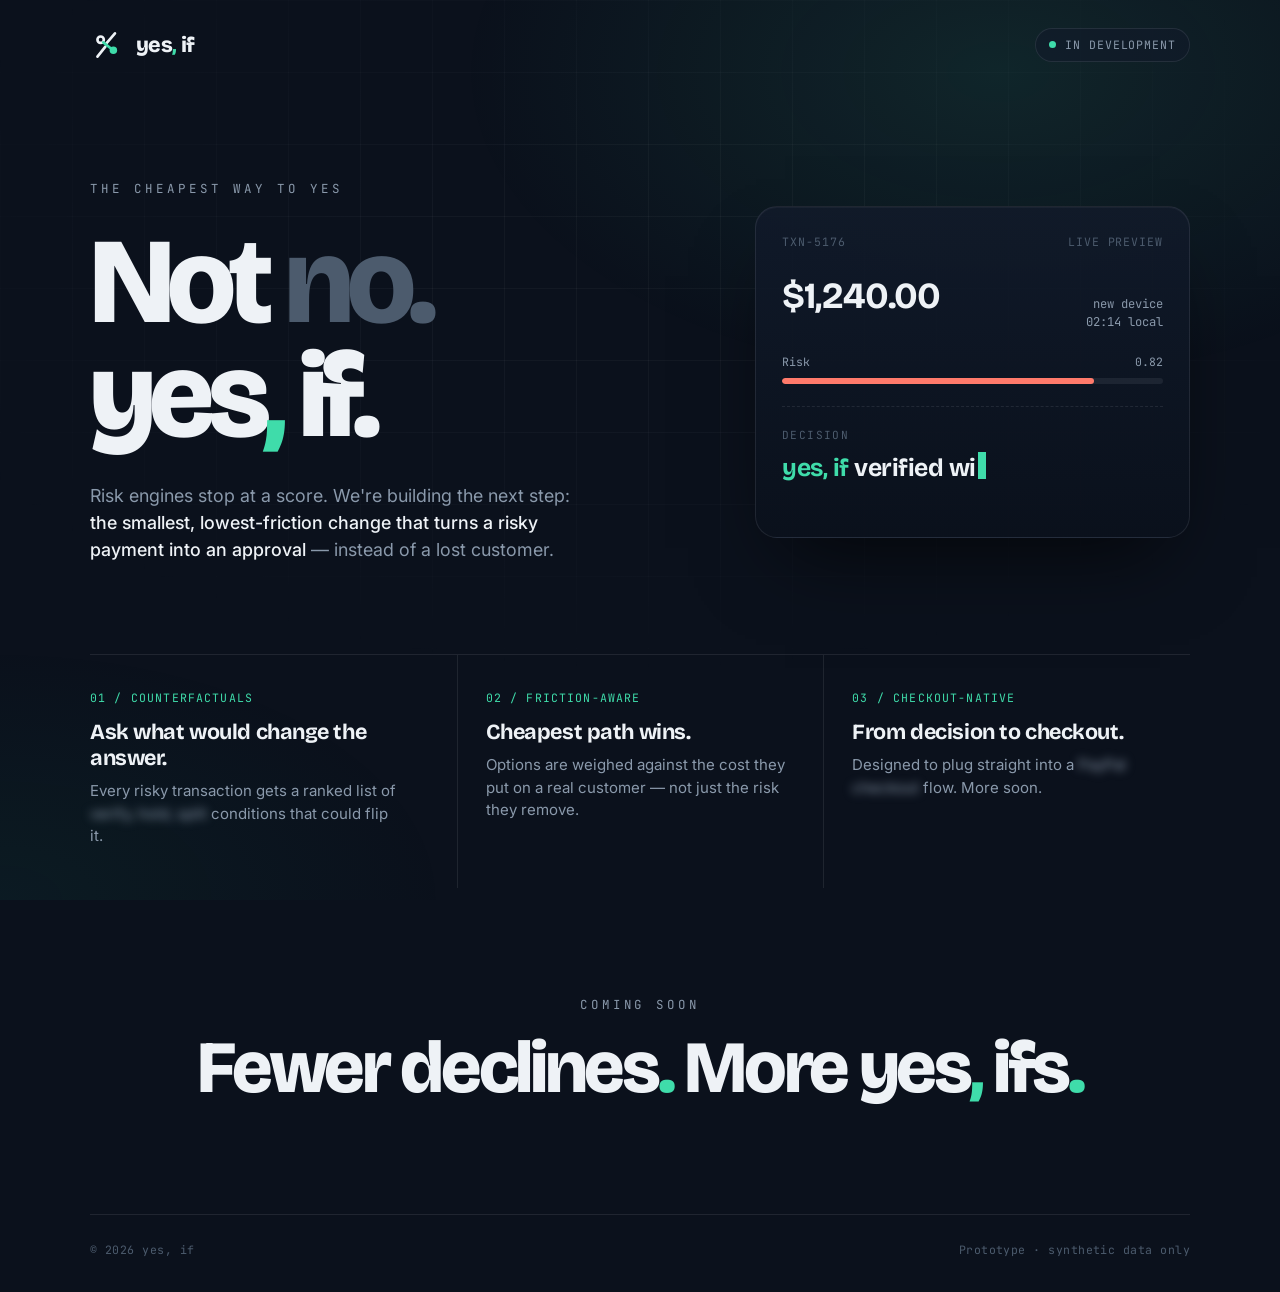
==== commit 87be06cb: "Replace demo landing page with yes, if teaser Move the interactive dashboard to /dashboard, pin Verc" ====
--- a/public-demo/index.html
+++ b/public-demo/index.html
@@ -3,933 +3,275 @@
   <head>
     <meta charset="utf-8">
     <meta name="viewport" content="width=device-width, initial-scale=1">
-    <meta name="description" content="Explore the yes, if payment-risk dashboard using illustrative sample transactions.">
-    <meta name="color-scheme" content="light">
-    <title>yes, if | Payment risk dashboard</title>
+    <title>yes, if — The cheapest way to yes</title>
+    <meta name="description" content="yes, if turns risky payment declines into the smallest, lowest-friction path to approval. Coming soon.">
+    <meta property="og:title" content="yes, if — The cheapest way to yes">
+    <meta property="og:description" content="Don't just score risk. Find the cheapest way to yes. Coming soon.">
+    <meta property="og:image" content="/assets/yes-if_2-inverse.png">
+    <meta name="theme-color" content="#0b111c">
+    <link rel="icon" href="data:image/svg+xml,%3Csvg xmlns='http://www.w3.org/2000/svg' viewBox='0 0 64 64'%3E%3Crect width='64' height='64' rx='16' fill='%23111a2a'/%3E%3Cg stroke-linecap='round' stroke-width='5'%3E%3Ccircle cx='22' cy='24' r='5.5' fill='none' stroke='%23eef2f6'/%3E%3Cpath d='M30 30 46 13M17 51 30 35' stroke='%23eef2f6'/%3E%3Cpath d='M27 29 39 39' stroke='%233fdcaa'/%3E%3C/g%3E%3Ccircle cx='42' cy='41' r='6' fill='%233fdcaa'/%3E%3C/svg%3E">
+    <link rel="preconnect" href="https://fonts.googleapis.com">
+    <link rel="preconnect" href="https://fonts.gstatic.com" crossorigin>
+    <link href="https://fonts.googleapis.com/css2?family=Bricolage+Grotesque:opsz,wght@12..96,500;12..96,700;12..96,800&family=JetBrains+Mono:wght@400;500&family=Inter:wght@400;500&display=swap" rel="stylesheet">
     <style>
       :root {
-        color-scheme: light dark;
-        --page: #f3f7f6;
-        --surface: #fbfdfc;
-        --surface-muted: #eaf1ef;
-        --ink: #172335;
-        --muted: #536575;
-        --line: #d7e2df;
-        --accent: #07594f;
-        --accent-bright: #0b927b;
-        --accent-soft: #e2f1ed;
-        --accent-ink: #064b43;
-        --warning: #765311;
-        --warning-soft: #fff5d9;
-        --danger: #8b3d34;
-        --danger-soft: #f9e9e6;
-        --chart-allow: #07594f;
-        --chart-static: #3d6277;
-        --chart-step: #8a542e;
-        --chart-adaptive: #6d5780;
-        --radius-surface: 14px;
-        --radius-control: 8px;
-        font-family: "Aptos", "Segoe UI", system-ui, sans-serif;
-        background: var(--page);
+        --bg: #0b111c;
+        --bg-2: #111a2a;
+        --ink: #eef2f6;
+        --muted: #8a99ab;
+        --dim: #4c5b6d;
+        --line: rgba(238, 242, 246, .09);
+        --mint: #3fdcaa;
+        --teal: #11a07d;
+        --red: #ff7a6b;
+        --display: "Bricolage Grotesque", system-ui, sans-serif;
+        --mono: "JetBrains Mono", ui-monospace, monospace;
+        --body: "Inter", system-ui, sans-serif;
+        color-scheme: dark;
+      }
+      * { box-sizing: border-box; }
+      html { -webkit-text-size-adjust: 100%; }
+      body {
+        margin: 0;
+        min-height: 100dvh;
+        background: var(--bg);
         color: var(--ink);
-      }
-      * { box-sizing: border-box; }
-      body { margin: 0; min-height: 100dvh; background: var(--page); color: var(--ink); }
-      button, select, input { color: inherit; font: inherit; }
-      button, select, input[type="range"] { accent-color: var(--accent-bright); }
-      button:focus-visible, select:focus-visible, input:focus-visible, a:focus-visible {
-        outline: 3px solid var(--accent-bright);
-        outline-offset: 3px;
+        font-family: var(--body);
+        line-height: 1.5;
+        overflow-x: hidden;
+      }
+      body::before {
+        content: "";
+        position: fixed;
+        inset: 0;
+        pointer-events: none;
+        background:
+          radial-gradient(60vw 50vh at 78% 8%, rgba(63, 220, 170, .10), transparent 70%),
+          radial-gradient(50vw 40vh at 0% 100%, rgba(17, 160, 125, .07), transparent 70%);
+      }
+      body::after {
+        content: "";
+        position: fixed;
+        inset: 0;
+        pointer-events: none;
+        background-image:
+          linear-gradient(var(--line) 1px, transparent 1px),
+          linear-gradient(90deg, var(--line) 1px, transparent 1px);
+        background-size: 72px 72px;
+        mask-image: radial-gradient(ellipse 80% 60% at 50% 30%, #000 20%, transparent 80%);
+        opacity: .45;
       }
       a { color: inherit; }
-      .app-shell { min-height: 100dvh; display: grid; grid-template-columns: 236px minmax(0, 1fr); }
-      .sidebar {
-        position: sticky;
-        top: 0;
-        display: flex;
-        flex-direction: column;
-        gap: 30px;
-        height: 100dvh;
-        padding: 25px 17px 18px;
-        border-right: 1px solid var(--line);
-        background: var(--surface);
-      }
-      .brand img { display: block; width: 142px; height: auto; }
-      .navigation { display: grid; gap: 5px; }
-      .nav-item {
-        display: flex;
-        align-items: center;
-        gap: 11px;
-        width: 100%;
-        min-height: 43px;
-        padding: 9px 11px;
-        border: 1px solid transparent;
-        border-radius: var(--radius-control);
-        background: transparent;
-        color: var(--muted);
-        cursor: pointer;
-        text-align: left;
-      }
-      .nav-item:hover { background: var(--surface-muted); color: var(--ink); }
-      .nav-item[aria-current="page"] {
-        border-color: #c7e3da;
-        background: var(--accent-soft);
-        color: var(--accent-ink);
-        font-weight: 750;
-      }
-      .sidebar-note {
-        margin-top: auto;
-        padding: 14px;
+      .wrap { position: relative; z-index: 1; width: min(1180px, 100%); margin-inline: auto; padding-inline: clamp(16px, 4vw, 40px); }
+
+      header { display: flex; align-items: center; justify-content: space-between; padding-block: 28px; }
+      .logo { display: flex; align-items: center; gap: 12px; text-decoration: none; }
+      .logo svg { width: 34px; height: 34px; }
+      .logo span { font-family: var(--display); font-weight: 800; font-size: 1.35rem; letter-spacing: -.03em; }
+      .logo b { color: var(--mint); font-weight: 800; }
+      .status {
+        display: inline-flex; align-items: center; gap: 9px;
+        padding: 7px 13px; border: 1px solid var(--line); border-radius: 999px;
+        font-family: var(--mono); font-size: .72rem; letter-spacing: .08em; text-transform: uppercase; color: var(--muted);
+        background: rgba(17, 26, 42, .6);
+      }
+      .status i { width: 7px; height: 7px; border-radius: 50%; background: var(--mint); box-shadow: 0 0 0 0 rgba(63,220,170,.6); animation: pulse 2.2s infinite; }
+      @keyframes pulse { 70% { box-shadow: 0 0 0 8px rgba(63,220,170,0); } 100% { box-shadow: 0 0 0 0 rgba(63,220,170,0); } }
+
+      .hero { display: grid; grid-template-columns: 1.15fr .85fr; gap: clamp(32px, 6vw, 80px); align-items: center; padding-block: clamp(48px, 10vh, 120px) clamp(56px, 10vh, 110px); }
+      .eyebrow { font-family: var(--mono); font-size: .78rem; letter-spacing: .32em; text-transform: uppercase; color: var(--muted); margin: 0 0 26px; }
+      h1 {
+        margin: 0;
+        font-family: var(--display);
+        font-weight: 800;
+        font-size: clamp(3.4rem, 9.5vw, 8.4rem);
+        line-height: .94;
+        letter-spacing: -.055em;
+      }
+      h1 .comma { color: var(--mint); }
+      h1 .soft { color: var(--dim); }
+      .lede { max-width: 46ch; margin: 30px 0 0; font-size: clamp(1.02rem, 1.4vw, 1.18rem); color: var(--muted); }
+      .lede strong { color: var(--ink); font-weight: 500; }
+
+      /* decision card */
+      .card {
+        position: relative;
+        padding: 26px;
         border: 1px solid var(--line);
-        border-radius: var(--radius-control);
-        background: var(--page);
-      }
-      .sidebar-note strong { display: block; margin-bottom: 5px; font-size: .78rem; }
-      .sidebar-note p { margin: 0; color: var(--muted); font-size: .75rem; line-height: 1.5; }
-      .sidebar-footer { color: var(--muted); font-size: .75rem; text-decoration: none; }
-      .sidebar-footer:hover { color: var(--accent); }
-      .main { min-width: 0; }
-      .topbar {
-        display: flex;
-        min-height: 76px;
-        align-items: center;
-        justify-content: space-between;
-        gap: 20px;
-        padding: 14px clamp(20px, 4vw, 52px);
-        border-bottom: 1px solid var(--line);
-        background: var(--surface);
-      }
-      .topbar-title { font-size: .91rem; font-weight: 720; }
-      .topbar-caption { margin-top: 2px; color: var(--muted); font-size: .76rem; }
-      .topbar-actions { display: flex; align-items: center; gap: 13px; }
-      .sample-control { display: grid; gap: 4px; }
-      .sample-control label { color: var(--muted); font-size: .7rem; font-weight: 700; }
-      select {
-        min-height: 40px;
-        max-width: 330px;
-        padding: 7px 33px 7px 10px;
-        border: 1px solid #aabbb6;
-        border-radius: var(--radius-control);
-        background: var(--surface);
-      }
-      .demo-badge {
-        padding: 7px 10px;
-        border: 1px solid #bbdcd3;
-        border-radius: var(--radius-control);
-        background: var(--accent-soft);
-        color: var(--accent-ink);
-        font-size: .69rem;
-        font-weight: 800;
-        letter-spacing: .04em;
-        white-space: nowrap;
-      }
-      .content { width: min(1280px, 100%); margin-inline: auto; padding: 35px clamp(20px, 4vw, 52px) 54px; }
-      .page-heading { margin-bottom: 25px; }
-      .page-heading h1 { margin: 0; font-size: clamp(1.75rem, 3vw, 2.3rem); letter-spacing: -.045em; line-height: 1.15; }
-      .page-heading p { max-width: 66ch; margin: 9px 0 0; color: var(--muted); line-height: 1.55; }
-      .disclaimer {
-        margin-bottom: 23px;
-        padding: 12px 15px;
-        border: 1px solid #d6c487;
-        border-radius: var(--radius-control);
-        background: var(--warning-soft);
-        color: #58471e;
-        font-size: .84rem;
-        line-height: 1.5;
-      }
-      .disclaimer strong { color: inherit; }
-      .view { display: none; }
-      .view.active { display: block; animation: reveal .22s ease-out both; }
-      .sr-only {
-        position: absolute;
-        width: 1px;
-        height: 1px;
-        padding: 0;
-        margin: -1px;
-        overflow: hidden;
-        clip: rect(0, 0, 0, 0);
-        white-space: nowrap;
-        border: 0;
-      }
-      @keyframes reveal { from { opacity: .55; transform: translateY(4px); } to { opacity: 1; transform: translateY(0); } }
-      .grid { display: grid; gap: 18px; }
-      .overview-grid { grid-template-columns: minmax(0, 1.05fr) minmax(300px, .95fr); align-items: start; }
-      .panel {
-        min-width: 0;
-        padding: 21px;
-        border: 1px solid var(--line);
-        border-radius: var(--radius-surface);
-        background: var(--surface);
-        box-shadow: 0 10px 28px rgb(20 53 46 / 4%);
-      }
-      .panel + .panel { margin-top: 17px; }
-      .panel-heading { margin: 0 0 15px; font-size: 1.02rem; letter-spacing: -.02em; }
-      .panel-kicker { color: var(--muted); font-size: .71rem; font-weight: 750; letter-spacing: .07em; text-transform: uppercase; }
-      .score-layout { display: grid; grid-template-columns: minmax(0, 1fr) auto; align-items: end; gap: 14px; margin-top: 17px; }
-      .score { font-size: clamp(2.7rem, 5vw, 3.5rem); font-weight: 780; letter-spacing: -.075em; line-height: 1; font-variant-numeric: tabular-nums; }
-      .score-caption { margin-top: 7px; color: var(--muted); font-size: .8rem; }
-      .action-pill { padding: 7px 11px; border-radius: 999px; background: var(--accent-soft); color: var(--accent-ink); font-size: .75rem; font-weight: 800; }
-      .action-pill[data-action="HOLD"] { background: var(--warning-soft); color: var(--warning); }
-      .action-pill[data-action="BLOCK"] { background: var(--danger-soft); color: var(--danger); }
-      .metric-grid { display: grid; grid-template-columns: repeat(2, minmax(0, 1fr)); gap: 11px; margin-top: 20px; }
-      .metric { padding: 12px; border: 1px solid var(--line); border-radius: var(--radius-control); background: var(--page); }
-      .metric-label { display: block; color: var(--muted); font-size: .73rem; }
-      .metric-value { display: block; margin-top: 4px; font-size: 1rem; font-weight: 730; }
-      .signal-list, .plan-list { display: grid; gap: 0; margin: 0; padding: 0; list-style: none; }
-      .signal-list li, .plan-list li { padding: 12px 0; border-top: 1px solid var(--line); }
-      .signal-list li:first-child, .plan-list li:first-child { border-top: 0; }
-      .signal-row { display: flex; justify-content: space-between; gap: 15px; }
-      .signal-name { font-size: .88rem; font-weight: 650; }
-      .signal-weight { color: var(--muted); font-size: .82rem; font-variant-numeric: tabular-nums; white-space: nowrap; }
-      .snapshot-value { font-size: .92rem; font-weight: 690; text-align: right; }
-      .snapshot-list { display: grid; gap: 0; margin: 0; }
-      .snapshot-row { display: grid; grid-template-columns: minmax(0, 1fr) auto; gap: 15px; padding: 11px 0; border-top: 1px solid var(--line); }
-      .snapshot-row:first-child { border-top: 0; }
-      .snapshot-row dt { color: var(--muted); font-size: .84rem; }
-      .snapshot-row dd { margin: 0; font-size: .84rem; font-weight: 680; text-align: right; }
-      .control-grid { grid-template-columns: minmax(250px, .72fr) minmax(0, 1.28fr); align-items: start; }
-      .range-control { display: grid; gap: 9px; margin-top: 19px; }
-      .range-heading { display: flex; justify-content: space-between; gap: 15px; font-size: .83rem; font-weight: 650; }
-      .range-heading output { font-variant-numeric: tabular-nums; }
-      input[type="range"] { width: 100%; margin: 0; }
-      .range-bounds { display: flex; justify-content: space-between; color: var(--muted); font-size: .72rem; }
-      .comparison-grid { display: grid; grid-template-columns: repeat(2, minmax(0, 1fr)); gap: 12px; }
-      .comparison-cell { padding: 15px; border: 1px solid var(--line); border-radius: var(--radius-control); background: var(--page); }
-      .comparison-cell.after { border-color: #bbdcd3; background: var(--accent-soft); }
-      .comparison-label { display: block; color: var(--muted); font-size: .75rem; }
-      .comparison-score { display: block; margin-top: 5px; font-size: 1.9rem; font-weight: 780; letter-spacing: -.055em; font-variant-numeric: tabular-nums; }
-      .comparison-band { color: var(--muted); font-size: .78rem; }
-      .helper { margin: 14px 0 0; color: var(--muted); font-size: .8rem; line-height: 1.5; }
-      .ranked-options { margin-top: 18px; }
-      .option { display: grid; grid-template-columns: 32px minmax(0, 1fr) auto; align-items: start; gap: 12px; padding: 15px 0; border-top: 1px solid var(--line); }
-      .rank { display: grid; width: 27px; height: 27px; place-items: center; border: 1px solid var(--line); border-radius: 7px; color: var(--muted); font-size: .78rem; font-weight: 750; }
-      .option-title { font-size: .89rem; font-weight: 730; }
-      .option-detail { margin-top: 4px; color: var(--muted); font-size: .79rem; line-height: 1.45; }
-      .option-result { color: var(--accent-ink); font-size: .8rem; font-weight: 750; text-align: right; white-space: nowrap; }
-      .plan-summary { display: flex; align-items: center; justify-content: space-between; gap: 16px; padding-bottom: 15px; border-bottom: 1px solid var(--line); }
-      .plan-amount { font-size: 1.4rem; font-weight: 760; font-variant-numeric: tabular-nums; }
-      .plan-step { display: grid; grid-template-columns: 28px minmax(0, 1fr); gap: 12px; padding: 15px 0; border-bottom: 1px solid var(--line); }
-      .step-number { display: grid; width: 25px; height: 25px; place-items: center; border: 1px solid var(--line); border-radius: 50%; color: var(--muted); font-size: .75rem; font-weight: 740; }
-      .step-title { font-size: .87rem; font-weight: 730; }
-      .step-description { margin-top: 4px; color: var(--muted); font-size: .8rem; line-height: 1.5; }
-      .call-tag { display: inline-block; margin-top: 7px; padding: 4px 7px; border: 1px solid var(--line); border-radius: 6px; color: var(--muted); font-size: .67rem; font-weight: 750; text-transform: uppercase; }
-      .chart-panel { overflow: hidden; }
-      .chart-wrap { width: 100%; overflow-x: auto; }
-      .chart { display: block; width: 100%; min-width: 520px; height: auto; }
-      .chart text { fill: var(--muted); font: 12px "Aptos", "Segoe UI", system-ui, sans-serif; }
-      .chart .grid-line { stroke: var(--line); stroke-width: 1; }
-      .chart .series { fill: none; stroke-width: 2.5; stroke-linecap: round; stroke-linejoin: round; }
-      .chart-legend { display: flex; flex-wrap: wrap; gap: 10px 20px; margin-top: 12px; }
-      .legend-item { display: inline-flex; align-items: center; gap: 8px; color: var(--muted); font-size: .78rem; }
-      .legend-swatch { width: 17px; height: 3px; border-radius: 2px; }
-      .policy-list { display: grid; gap: 0; }
-      .policy-row { display: grid; grid-template-columns: 25px minmax(0, 1fr) auto; gap: 11px; align-items: center; padding: 12px 0; border-top: 1px solid var(--line); }
-      .policy-row:first-child { border-top: 0; }
-      .policy-rank { color: var(--muted); font-size: .77rem; }
-      .policy-name { font-size: .83rem; font-weight: 650; }
-      .policy-cost { font-size: .83rem; font-weight: 740; font-variant-numeric: tabular-nums; }
-      @media (max-width: 900px) {
-        .app-shell { grid-template-columns: 190px minmax(0, 1fr); }
-        .sidebar { padding-inline: 12px; }
-        .overview-grid { grid-template-columns: 1fr; }
-        .control-grid { grid-template-columns: 1fr; }
-      }
-      @media (max-width: 680px) {
-        .app-shell { display: block; }
-        .sidebar { position: static; display: grid; grid-template-columns: 1fr; gap: 12px; width: 100%; height: auto; padding: 13px 16px 10px; border-right: 0; border-bottom: 1px solid var(--line); }
-        .brand img { width: 118px; }
-        .navigation { display: flex; gap: 5px; overflow-x: auto; padding: 2px 2px 5px; scrollbar-width: thin; }
-        .nav-item { width: auto; min-height: 38px; flex: none; padding: 7px 9px; font-size: .78rem; }
-        .nav-glyph { width: 20px; height: 20px; }
-        .sidebar-note, .sidebar-footer { display: none; }
-        .topbar { min-height: 68px; padding: 11px 16px; }
-        .topbar-caption { display: none; }
-        .demo-badge { font-size: .61rem; }
-        .topbar-actions { gap: 8px; }
-        .sample-control select { max-width: 200px; font-size: .78rem; }
-        .content { padding: 26px 16px 38px; }
-        .panel { padding: 17px; }
-      }
-      @media (max-width: 430px) {
-        .topbar { align-items: flex-start; flex-direction: column; gap: 8px; }
-        .topbar-actions { width: 100%; justify-content: space-between; }
-        .sample-control { min-width: 0; flex: 1; }
-        .sample-control select { width: 100%; max-width: none; }
-        .score-layout { grid-template-columns: 1fr; align-items: start; }
-        .action-pill { justify-self: start; }
-        .option { grid-template-columns: 28px minmax(0, 1fr); }
-        .option-result { grid-column: 2; text-align: left; }
+        border-radius: 22px;
+        background: linear-gradient(180deg, rgba(17, 26, 42, .92), rgba(11, 17, 28, .92));
+        box-shadow: 0 40px 80px -30px rgba(0, 0, 0, .7), inset 0 1px 0 rgba(255,255,255,.04);
+        font-family: var(--mono);
+      }
+      .card-top { display: flex; justify-content: space-between; color: var(--dim); font-size: .72rem; letter-spacing: .08em; text-transform: uppercase; }
+      .txn { margin-top: 18px; display: flex; justify-content: space-between; align-items: baseline; gap: 12px; }
+      .txn-amt { font-family: var(--display); font-weight: 700; font-size: 2.3rem; letter-spacing: -.03em; color: var(--ink); }
+      .txn-meta { color: var(--muted); font-size: .76rem; text-align: right; }
+      .meter { margin-top: 22px; }
+      .meter-row { display: flex; justify-content: space-between; font-size: .72rem; color: var(--muted); margin-bottom: 8px; }
+      .bar { height: 6px; border-radius: 99px; background: rgba(238,242,246,.07); overflow: hidden; }
+      .bar > div { height: 100%; width: 82%; border-radius: inherit; background: var(--red); transition: width 1s cubic-bezier(.2,.8,.2,1), background-color .6s; }
+      .verdict { margin-top: 22px; padding-top: 20px; border-top: 1px dashed var(--line); min-height: 92px; }
+      .verdict-label { font-size: .7rem; letter-spacing: .12em; text-transform: uppercase; color: var(--dim); }
+      .verdict-text { margin-top: 8px; font-family: var(--display); font-size: 1.55rem; font-weight: 700; letter-spacing: -.02em; line-height: 1.2; }
+      .verdict-text .no { color: var(--red); }
+      .verdict-text .yes { color: var(--mint); }
+      .verdict-text .cond { color: var(--ink); }
+      .cursor { display: inline-block; width: .5ch; height: 1.1em; vertical-align: -.15em; background: var(--mint); margin-left: 2px; animation: blink 1s steps(1) infinite; }
+      @keyframes blink { 50% { opacity: 0; } }
+      .friction { margin-top: 10px; font-size: .72rem; color: var(--muted); opacity: 0; transition: opacity .5s; }
+      .friction.on { opacity: 1; }
+
+      /* teaser strip */
+      .pillars { display: grid; grid-template-columns: repeat(3, 1fr); border-top: 1px solid var(--line); }
+      .pillar { padding: 34px 28px 40px 0; }
+      .pillar + .pillar { padding-left: 28px; border-left: 1px solid var(--line); }
+      .pillar .n { font-family: var(--mono); font-size: .72rem; color: var(--mint); letter-spacing: .1em; }
+      .pillar h2 { margin: 14px 0 8px; font-family: var(--display); font-weight: 700; font-size: 1.35rem; letter-spacing: -.02em; line-height: 1.2; }
+      .pillar p { margin: 0; color: var(--muted); font-size: .94rem; max-width: 34ch; }
+      .blur { filter: blur(5px); user-select: none; }
+
+      .soon { padding-block: clamp(70px, 12vh, 130px); text-align: center; }
+      .soon p { margin: 0; font-family: var(--mono); font-size: .78rem; letter-spacing: .32em; text-transform: uppercase; color: var(--muted); }
+      .soon h2 { margin: 18px 0 0; font-family: var(--display); font-weight: 800; font-size: clamp(2.2rem, 6vw, 4.6rem); letter-spacing: -.045em; line-height: 1; }
+      .soon h2 span { color: var(--mint); }
+
+      footer { display: flex; justify-content: space-between; gap: 16px; flex-wrap: wrap; padding-block: 26px 34px; border-top: 1px solid var(--line); color: var(--dim); font-family: var(--mono); font-size: .72rem; letter-spacing: .04em; }
+
+      .rise { opacity: 0; transform: translateY(14px); animation: rise .9s cubic-bezier(.2,.8,.2,1) forwards; }
+      .d1 { animation-delay: .08s; } .d2 { animation-delay: .2s; } .d3 { animation-delay: .34s; } .d4 { animation-delay: .5s; }
+      @keyframes rise { to { opacity: 1; transform: none; } }
+
+      @media (max-width: 880px) {
+        .hero { grid-template-columns: 1fr; }
+        .pillars { grid-template-columns: 1fr; }
+        .pillar, .pillar + .pillar { padding: 28px 0; border-left: 0; }
+        .pillar + .pillar { border-top: 1px solid var(--line); }
+      }
+      @media (max-width: 480px) {
+        .status span { display: none; }
+        .card { padding: 20px; }
+        .txn-amt { font-size: 1.9rem; }
       }
       @media (prefers-reduced-motion: reduce) {
-        *, *::before, *::after { scroll-behavior: auto !important; animation-duration: .01ms !important; animation-iteration-count: 1 !important; transition-duration: .01ms !important; }
-      }
-      :root {
-        color-scheme: light;
-        --page: #eef3f4;
-        --surface: #ffffff;
-        --surface-muted: #f2f7f6;
-        --ink: #142c35;
-        --muted: #5c7078;
-        --line: #d8e3e4;
-        --accent: #087b69;
-        --accent-bright: #087b69;
-        --accent-soft: #e4f3ee;
-        --accent-ink: #07584e;
-        --warning: #765311;
-        --warning-soft: #fff5d9;
-        --danger: #8b3d34;
-        --danger-soft: #f9e9e6;
-        --radius-surface: 16px;
-        --radius-control: 10px;
-      }
-      [data-theme="dark"] {
-        color-scheme: dark;
-        --page: #101a20;
-        --surface: #17252c;
-        --surface-muted: #203239;
-        --ink: #edf5f2;
-        --muted: #b0c0c3;
-        --line: #2a3d42;
-        --accent: #75d6bd;
-        --accent-bright: #75d6bd;
-        --accent-soft: #193b36;
-        --accent-ink: #c5eee2;
-        --warning: #f0cf7c;
-        --warning-soft: #3a3320;
-        --danger: #ffc7bd;
-        --danger-soft: #382624;
-        --chart-allow: #75d6bd;
-        --chart-static: #80b9d0;
-        --chart-step: #edb47a;
-        --chart-adaptive: #c3a0e8;
-      }
-      [data-theme="dark"] .disclaimer { border-color: #6d5a2b; color: #f0dfb0; }
-      [data-theme="dark"] .comparison-cell.after { border-color: #28594f; }
-      .app-shell { grid-template-columns: 250px minmax(0, 1fr); }
-      .sidebar { gap: 34px; padding: 30px 18px 22px; }
-      .brand img { width: 154px; }
-      .navigation { gap: 7px; }
-      .nav-item {
-        min-height: 46px;
-        padding: 10px 12px;
-        font-size: .88rem;
-        font-weight: 620;
-        transition: background .18s ease, color .18s ease, transform .18s ease;
-      }
-      .nav-item:active { transform: scale(.985); }
-      .nav-item[aria-current="page"] {
-        border-color: transparent;
-        background: var(--accent-soft);
-        color: var(--accent-ink);
-      }
-      .sidebar-note { padding: 15px; border-color: #cfe4dd; background: #f2f8f6; }
-      [data-theme="dark"] .sidebar-note { border-color: var(--line); background: var(--surface-muted); }
-      .topbar {
-        position: sticky;
-        top: 0;
-        z-index: 1;
-        min-height: 80px;
-        padding-inline: clamp(24px, 4vw, 60px);
-        box-shadow: 0 1px 0 rgb(20 44 53 / 3%);
-      }
-      .topbar-title { font-size: 1rem; letter-spacing: -.015em; }
-      .topbar-caption { font-size: .8rem; }
-      .topbar-actions { gap: 10px; }
-      .content { width: min(1420px, 100%); padding: 42px clamp(24px, 4vw, 60px) 64px; }
-      .page-heading { margin-bottom: 27px; }
-      .page-heading h1 { font-size: clamp(2rem, 3vw, 2.7rem); letter-spacing: -.055em; }
-      .page-heading p { margin-top: 10px; font-size: .98rem; }
-      .disclaimer {
-        display: flex;
-        gap: 7px;
-        margin-bottom: 25px;
-        padding: 13px 16px;
-        border: 1px solid var(--line);
-        border-left: 4px solid #a8791c;
-        border-radius: var(--radius-control);
-        background: var(--surface);
-        color: var(--muted);
-      }
-      .disclaimer strong { color: var(--ink); }
-      .grid { gap: 20px; }
-      .overview-grid { grid-template-columns: minmax(0, 1.04fr) minmax(320px, .96fr); }
-      .panel {
-        padding: 23px;
-        border-color: var(--line);
-        box-shadow: 0 8px 24px rgb(20 53 46 / 3%);
-      }
-      .panel + .panel { margin-top: 18px; }
-      .panel-heading { font-size: 1.08rem; }
-      .panel-kicker { letter-spacing: .045em; }
-      .decision-panel {
-        padding: 25px;
-        border-color: #123f3a;
-        background: #123f3a;
-        color: #f2faf8;
-        box-shadow: 0 14px 32px rgb(18 63 58 / 12%);
-      }
-      .decision-panel .panel-kicker,
-      .decision-panel .score-caption,
-      .decision-panel .metric-label,
-      .decision-panel .helper { color: #c1d8d2; }
-      .decision-panel .metric {
-        border-color: rgb(255 255 255 / 15%);
-        background: rgb(255 255 255 / 7%);
-      }
-      .decision-panel .metric-value { color: #f2faf8; }
-      .score-layout { align-items: center; margin-top: 20px; }
-      .score-ring {
-        display: grid;
-        width: 150px;
-        flex: none;
-        aspect-ratio: 1;
-        place-items: center;
-        padding: 9px;
-        border-radius: 50%;
-        background: conic-gradient(#68cbb0 var(--score-angle, 0deg), rgb(255 255 255 / 16%) 0);
-        transition: background .3s ease;
-      }
-      .score-ring-inner {
-        display: grid;
-        width: 100%;
-        height: 100%;
-        align-content: center;
-        justify-items: center;
-        border: 1px solid rgb(255 255 255 / 11%);
-        border-radius: 50%;
-        background: #123f3a;
-      }
-      .decision-panel .score { font-size: 3.3rem; }
-      .decision-panel .action-pill { background: #d7f5e8; color: #15483c; }
-      .decision-panel .action-pill[data-action="HOLD"] { background: #fff0c7; color: #60480d; }
-      .decision-panel .action-pill[data-action="BLOCK"] { background: #ffe1dc; color: #7e332b; }
-      .metric-grid { gap: 10px; margin-top: 22px; }
-      .metric { padding: 13px; }
-      .right-column { display: grid; gap: 18px; align-content: start; }
-      .right-column .panel + .panel { margin-top: 0; }
-      .recommendation-panel { border-left: 4px solid var(--accent); }
-      .recommendation-title { margin: 9px 0 5px; font-size: 1.2rem; letter-spacing: -.025em; }
-      .recommendation-detail { margin: 0; color: var(--muted); font-size: .87rem; line-height: 1.5; }
-      .counterfactual-preview {
-        display: grid;
-        grid-template-columns: minmax(0, 1fr) 22px minmax(0, 1fr);
-        align-items: center;
-        gap: 10px;
-        margin-top: 20px;
-      }
-      .compare-side { min-width: 0; padding: 13px; border-radius: var(--radius-control); background: var(--surface-muted); }
-      .compare-side.after { border: 1px solid #bbdcd3; background: var(--accent-soft); }
-      .compare-label { display: block; color: var(--muted); font-size: .72rem; font-weight: 700; }
-      .compare-score { display: block; margin-top: 4px; font-size: 1.7rem; font-weight: 790; letter-spacing: -.055em; font-variant-numeric: tabular-nums; }
-      .compare-action { display: block; margin-top: 2px; color: var(--muted); font-size: .71rem; }
-      .compare-arrow { color: var(--accent); font-size: 1.1rem; font-weight: 800; text-align: center; }
-      .snapshot-list { margin-top: 8px; }
-      .snapshot-row { padding: 10px 0; }
-      .theme-toggle {
-        min-height: 40px;
-        padding: 8px 12px;
-        border: 1px solid var(--line);
-        border-radius: var(--radius-control);
-        background: var(--surface);
-        color: var(--ink);
-        cursor: pointer;
-        font-size: .78rem;
-        font-weight: 700;
-        white-space: nowrap;
-      }
-      .theme-toggle:hover { border-color: var(--accent); background: var(--surface-muted); }
-      @media (max-width: 900px) {
-        .app-shell { grid-template-columns: 210px minmax(0, 1fr); }
-        .overview-grid { grid-template-columns: 1fr; }
-      }
-      @media (max-width: 680px) {
-        .topbar { position: static; }
-        .topbar-actions { flex-wrap: wrap; }
-        .theme-toggle { min-height: 38px; padding-inline: 9px; }
-        .content { padding: 30px 16px 42px; }
-        .decision-panel { padding: 20px; }
-        .score-ring { width: 126px; }
-        .decision-panel .score { font-size: 2.8rem; }
-      }
-      @media (max-width: 430px) {
-        .topbar-actions { align-items: stretch; }
-        .sample-control { flex-basis: calc(100% - 112px); }
-        .sample-control select { max-width: none; }
-        .demo-badge { align-self: end; }
-        .score-layout { grid-template-columns: minmax(0, 1fr) auto; }
-        .score-ring { width: 108px; }
-        .decision-panel .score { font-size: 2.35rem; }
-        .panel { padding: 17px; }
+        *, *::before, *::after { animation: none !important; transition: none !important; }
+        .rise { opacity: 1; transform: none; }
       }
     </style>
   </head>
   <body>
-    <div class="app-shell">
-      <aside class="sidebar" aria-label="Dashboard navigation">
-        <a class="brand" href="/" aria-label="yes, if dashboard home">
-          <img src="/assets/yes-if_1-primary.png" alt="yes, if">
+    <div class="wrap">
+      <header class="rise">
+        <a class="logo" href="/" aria-label="yes, if home">
+          <svg viewBox="0 0 64 64" aria-hidden="true">
+            <g stroke-linecap="round" stroke-width="5" fill="none">
+              <circle cx="20" cy="22" r="6" stroke="#eef2f6"/>
+              <path d="M30 30 47 10M14 54 29 35" stroke="#eef2f6"/>
+              <path d="M25 27 40 39" stroke="#3fdcaa"/>
+            </g>
+            <circle cx="44" cy="42" r="7" fill="#3fdcaa"/>
+          </svg>
+          <span>yes<b>,</b> if</span>
         </a>
-        <nav class="navigation" aria-label="Dashboard workspaces">
-          <button class="nav-item" type="button" data-view="live" aria-current="page">Live decision</button>
-          <button class="nav-item" type="button" data-view="counterfactual">Counterfactual explorer</button>
-          <button class="nav-item" type="button" data-view="checkout">Checkout plan</button>
-          <button class="nav-item" type="button" data-view="policy">Policy battle</button>
-        </nav>
-        <div class="sidebar-note">
-          <strong>Illustrative prototype</strong>
-          <p>Scores use hand-written rules and synthetic transactions. No real payment data is used.</p>
-        </div>
-        <a class="sidebar-footer" href="https://github.com/spongebob2005/yes-if-counterfactual-risk-engine">Project source and run guide</a>
-      </aside>
-
-      <main class="main">
-        <header class="topbar">
+        <div class="status"><i></i><span>In development</span></div>
+      </header>
+
+      <main>
+        <section class="hero">
           <div>
-            <div class="topbar-title">Payment risk workspace</div>
-            <div class="topbar-caption">Explore sample scenarios and possible next steps</div>
-          </div>
-          <div class="topbar-actions">
-            <div class="sample-control">
-              <label for="transaction-picker">Sample transaction</label>
-              <select id="transaction-picker" name="transaction">
-                <option value="0">TXN-2048, $86.40</option>
-                <option value="1">TXN-3192, $1,240.00</option>
-                <option value="2" selected>TXN-5176, $318.75</option>
-                <option value="3">TXN-6081, $42.10</option>
-              </select>
+            <p class="eyebrow rise d1">The cheapest way to yes</p>
+            <h1 class="rise d2">Not <span class="soft">no.</span><br>yes<span class="comma">,</span> if.</h1>
+            <p class="lede rise d3">Risk engines stop at a score. We're building the next step: <strong>the smallest, lowest-friction change that turns a risky payment into an approval</strong> — instead of a lost customer.</p>
+          </div>
+
+          <div class="card rise d4" aria-live="polite">
+            <div class="card-top"><span id="txn-id">TXN-5176</span><span>Live preview</span></div>
+            <div class="txn">
+              <div class="txn-amt" id="txn-amt">$1,240.00</div>
+              <div class="txn-meta" id="txn-meta">new device<br>02:14 local</div>
             </div>
-            <span class="demo-badge">DEMO DATA</span>
-            <button class="theme-toggle" id="theme-toggle" type="button" aria-pressed="false" aria-label="Switch to dark theme">Dark theme</button>
-          </div>
-        </header>
-
-        <div class="content">
-          <div class="disclaimer" role="note">
-            <strong>Demo only.</strong> Sample data and heuristic scores run in your browser. No payment is processed and no production risk decision is made.
-          </div>
-
-          <section class="view active" id="view-live" aria-labelledby="heading-live">
-            <div class="page-heading">
-              <h1 id="heading-live">Payment risk, with a way forward.</h1>
-              <p>See the decision, inspect its signals, and compare a lower-friction next step.</p>
+            <div class="meter">
+              <div class="meter-row"><span>Risk</span><span id="risk-val">0.82</span></div>
+              <div class="bar"><div id="risk-bar"></div></div>
             </div>
-            <div class="grid overview-grid">
-              <div class="decision-column">
-                <article class="panel decision-panel" aria-labelledby="assessment-heading">
-                  <h2 class="sr-only" id="assessment-heading">Illustrative assessment</h2>
-                  <div class="panel-kicker">Risk assessment</div>
-                  <div class="score-layout">
-                    <div class="score-ring" id="score-ring">
-                      <div class="score-ring-inner">
-                        <div class="score" id="live-score" aria-live="polite">0%</div>
-                        <div class="score-caption">Risk score</div>
-                      </div>
-                    </div>
-                    <span class="action-pill" id="live-action">ALLOW</span>
-                  </div>
-                  <div class="metric-grid">
-                    <div class="metric"><span class="metric-label">Risk band</span><span class="metric-value" id="live-band">LOW</span></div>
-                    <div class="metric"><span class="metric-label">Sample amount</span><span class="metric-value" id="live-amount">$0.00</span></div>
-                  </div>
-                  <p class="helper">This hand-written score is not a calibrated probability.</p>
-                </article>
-                <article class="panel">
-                  <h2 class="panel-heading">Signals behind this result</h2>
-                  <ul class="signal-list" id="signal-list"></ul>
-                </article>
-              </div>
-              <div class="right-column">
-                <article class="panel recommendation-panel">
-                  <div class="panel-kicker">Lowest-friction next step</div>
-                  <h2 class="recommendation-title" id="recommendation-title">Review a possible condition</h2>
-                  <p class="recommendation-detail" id="recommendation-detail"></p>
-                  <div class="counterfactual-preview" aria-label="Illustrative before and after score comparison">
-                    <div class="compare-side">
-                      <span class="compare-label">Current</span>
-                      <strong class="compare-score" id="before-score"></strong>
-                      <span class="compare-action" id="before-action"></span>
-                    </div>
-                    <span class="compare-arrow" aria-hidden="true">→</span>
-                    <div class="compare-side after">
-                      <span class="compare-label">With condition</span>
-                      <strong class="compare-score" id="after-score"></strong>
-                      <span class="compare-action" id="after-action"></span>
-                    </div>
-                  </div>
-                  <p class="helper">Simulated change only. It does not estimate causal fraud reduction.</p>
-                </article>
-                <article class="panel">
-                  <div class="panel-kicker">Transaction snapshot</div>
-                  <h2 class="panel-heading" id="snapshot-id" style="margin-top:8px">TXN-5176</h2>
-                  <dl class="snapshot-list">
-                    <div class="snapshot-row"><dt>Time since previous</dt><dd id="snapshot-time"></dd></div>
-                    <div class="snapshot-row"><dt>Distance from usual location</dt><dd id="snapshot-distance"></dd></div>
-                    <div class="snapshot-row"><dt>Transactions in the last hour</dt><dd id="snapshot-velocity"></dd></div>
-                    <div class="snapshot-row"><dt>Device</dt><dd id="snapshot-device"></dd></div>
-                    <div class="snapshot-row"><dt>Region</dt><dd id="snapshot-region"></dd></div>
-                  </dl>
-                </article>
-              </div>
+            <div class="verdict">
+              <div class="verdict-label">Decision</div>
+              <div class="verdict-text" id="verdict"><span class="no">Decline</span></div>
+              <div class="friction" id="friction">friction ▪▫▫ · risk → 0.21</div>
             </div>
-          </section>
-
-          <section class="view" id="view-counterfactual" aria-labelledby="heading-counterfactual">
-            <div class="page-heading">
-              <h1 id="heading-counterfactual">What would make this a yes?</h1>
-              <p>Change amount or timing, then compare the illustrative score and ranked lower-friction scenarios.</p>
-            </div>
-            <div class="grid control-grid">
-              <article class="panel">
-                <h2 class="panel-heading">Adjust the transaction</h2>
-                <label class="range-control" for="amount-range">
-                  <span class="range-heading"><span>Transaction amount</span><output id="amount-output" for="amount-range"></output></span>
-                  <input id="amount-range" type="range" min="0" max="2500" step="10">
-                  <span class="range-bounds"><span>$0</span><span id="amount-max-label">$2,500</span></span>
-                </label>
-                <label class="range-control" for="delay-range">
-                  <span class="range-heading"><span>Minutes since previous transaction</span><output id="delay-output" for="delay-range"></output></span>
-                  <input id="delay-range" type="range" min="0" max="120" step="1">
-                  <span class="range-bounds"><span>0 min</span><span>120 min</span></span>
-                </label>
-              </article>
-              <article class="panel">
-                <h2 class="panel-heading">Baseline and adjusted score</h2>
-                <div class="comparison-grid">
-                  <div class="comparison-cell">
-                    <span class="comparison-label">Sample baseline</span>
-                    <strong class="comparison-score" id="baseline-score"></strong>
-                    <span class="comparison-band" id="baseline-band"></span>
-                  </div>
-                  <div class="comparison-cell after">
-                    <span class="comparison-label">Adjusted score</span>
-                    <strong class="comparison-score" id="adjusted-score"></strong>
-                    <span class="comparison-band" id="adjusted-band"></span>
-                  </div>
-                </div>
-                <p class="helper">The adjustment changes only the illustrative amount and timing signals. It does not estimate causal fraud reduction.</p>
-              </article>
-            </div>
-            <article class="panel ranked-options">
-              <h2 class="panel-heading">Ranked “yes, if…” options</h2>
-              <p class="helper" style="margin-top:-7px;margin-bottom:8px">Sorted by simulated score reduction relative to assumed friction.</p>
-              <div id="option-list"></div>
-            </article>
-          </section>
-
-          <section class="view" id="view-checkout" aria-labelledby="heading-checkout">
-            <div class="page-heading">
-              <h1 id="heading-checkout">From decision to PayPal call.</h1>
-              <p>See a dry-run action plan for the selected sample. This preview never contacts PayPal.</p>
-            </div>
-            <article class="panel">
-              <div class="plan-summary">
-                <div><div class="panel-kicker">Suggested action</div><div class="metric-value" id="plan-action"></div></div>
-                <div class="plan-amount" id="plan-amount"></div>
-              </div>
-              <ol class="plan-list" id="plan-steps"></ol>
-              <p class="helper">Verification and hold steps are handled by an application. The actions shown here are explanations only and are not wired to the sandbox checkout.</p>
-            </article>
-          </section>
-
-          <section class="view" id="view-policy" aria-labelledby="heading-policy">
-            <div class="page-heading">
-              <h1 id="heading-policy">When conditions shift, friction matters.</h1>
-              <p>Compare fixed synthetic policy-cost curves. Lower is better only within this illustrative experiment.</p>
-            </div>
-            <div class="grid overview-grid">
-              <article class="panel chart-panel">
-                <h2 class="panel-heading">Cumulative simulated cost</h2>
-                <div class="chart-wrap">
-                  <svg class="chart" id="policy-chart" viewBox="0 0 760 340" role="img" aria-labelledby="chart-title chart-description">
-                    <title id="chart-title">Synthetic policy cost over 80 rounds</title>
-                    <desc id="chart-description">Four cumulative cost lines compare policies. Environment drift begins at round 45.</desc>
-                  </svg>
-                </div>
-                <div class="chart-legend" id="chart-legend" aria-label="Policy chart legend"></div>
-                <p class="helper">Assumed environment drift begins at round 45. The data is generated for demonstration only.</p>
-              </article>
-              <article class="panel">
-                <h2 class="panel-heading">End-of-run comparison</h2>
-                <div class="policy-list" id="policy-ranking"></div>
-              </article>
-            </div>
-          </section>
-
-        </div>
+          </div>
+        </section>
+
+        <section class="pillars" aria-label="What's coming">
+          <div class="pillar rise d2">
+            <div class="n">01 / COUNTERFACTUALS</div>
+            <h2>Ask what would change the answer.</h2>
+            <p>Every risky transaction gets a ranked list of <span class="blur">verify, hold, split</span> conditions that could flip it.</p>
+          </div>
+          <div class="pillar rise d3">
+            <div class="n">02 / FRICTION-AWARE</div>
+            <h2>Cheapest path wins.</h2>
+            <p>Options are weighed against the cost they put on a real customer — not just the risk they remove.</p>
+          </div>
+          <div class="pillar rise d4">
+            <div class="n">03 / CHECKOUT-NATIVE</div>
+            <h2>From decision to checkout.</h2>
+            <p>Designed to plug straight into a <span class="blur">PayPal checkout</span> flow. More soon.</p>
+          </div>
+        </section>
+
+        <section class="soon">
+          <p>Coming soon</p>
+          <h2>Fewer declines<span>.</span> More yes<span>,</span> ifs<span>.</span></h2>
+        </section>
       </main>
+
+      <footer>
+        <span>© 2026 yes, if</span>
+        <span>Prototype · synthetic data only</span>
+      </footer>
     </div>
 
     <script>
-      "use strict";
-      const transactions = [
-        { id: "TXN-2048", amount: 86.40, minutes: 240, distance: 12, newDevice: false, international: false, velocity: 1 },
-        { id: "TXN-3192", amount: 1240.00, minutes: 3, distance: 4120, newDevice: true, international: true, velocity: 7 },
-        { id: "TXN-5176", amount: 318.75, minutes: 18, distance: 840, newDevice: true, international: false, velocity: 3 },
-        { id: "TXN-6081", amount: 42.10, minutes: 95, distance: 4, newDevice: false, international: false, velocity: 2 },
-      ];
-      const policies = [
-        { name: "Allow most", costs: [8.8, 3.8], color: "var(--chart-allow)" },
-        { name: "Static rules", costs: [6.7, 5.6], color: "var(--chart-static)" },
-        { name: "Step-up first", costs: [5.9, 5.2], color: "var(--chart-step)" },
-        { name: "Adaptive friction", costs: [5.5, 4.1], color: "var(--chart-adaptive)" },
-      ];
-      const picker = document.getElementById("transaction-picker");
-      const amountRange = document.getElementById("amount-range");
-      const delayRange = document.getElementById("delay-range");
-      const money = value => `$${value.toLocaleString("en-US", { minimumFractionDigits: 2, maximumFractionDigits: 2 })}`;
-      const percent = value => `${Math.round(value * 100)}%`;
-
-      function evaluate(transaction, amount = transaction.amount, minutes = transaction.minutes) {
-        const factors = [
-          ["High transaction amount", Math.min(Math.max(amount, 0) / 2000, 1) * 0.24],
-          ["New device", transaction.newDevice ? 0.20 : 0],
-          ["International transaction", transaction.international ? 0.12 : 0],
-          ["Unusual location distance", Math.min(Math.max(transaction.distance, 0) / 5000, 1) * 0.18],
-          ["High transaction velocity", Math.min(Math.max(transaction.velocity, 0) / 8, 1) * 0.21],
-          ["Short time since previous transaction", minutes <= 5 ? 0.15 : minutes <= 30 ? 0.08 : 0],
-        ].filter(([, value]) => value > 0).sort((a, b) => b[1] - a[1]);
-        return { score: Math.min(0.98, 0.05 + factors.reduce((sum, [, value]) => sum + value, 0)), factors };
-      }
-
-      function actionFor(score) {
-        if (score < 0.24) return "ALLOW";
-        if (score < 0.48) return "STEP UP";
-        if (score < 0.70) return "HOLD";
-        return "BLOCK";
-      }
-
-      function bandFor(score) {
-        if (score < 0.24) return "LOW";
-        if (score < 0.48) return "MODERATE";
-        if (score < 0.70) return "HIGH";
-        return "VERY HIGH";
-      }
-
-      function appendText(parent, tag, className, text) {
-        const node = document.createElement(tag);
-        if (className) node.className = className;
-        node.textContent = text;
-        parent.append(node);
-        return node;
-      }
-
-      function renderLive(transaction) {
-        const { score, factors } = evaluate(transaction);
-        const action = actionFor(score);
-        document.getElementById("live-score").textContent = percent(score);
-        document.getElementById("score-ring").style.setProperty("--score-angle", `${score * 360}deg`);
-        document.getElementById("live-action").textContent = action;
-        document.getElementById("live-action").dataset.action = action;
-        document.getElementById("live-band").textContent = bandFor(score);
-        document.getElementById("live-amount").textContent = money(transaction.amount);
-        const recommendation = optionsFor(transaction)[0];
-        document.getElementById("recommendation-title").textContent = recommendation.label;
-        document.getElementById("recommendation-detail").textContent = recommendation.detail;
-        document.getElementById("before-score").textContent = percent(score);
-        document.getElementById("before-action").textContent = action;
-        document.getElementById("after-score").textContent = percent(recommendation.score);
-        document.getElementById("after-action").textContent = actionFor(recommendation.score);
-        document.getElementById("snapshot-id").textContent = transaction.id;
-        document.getElementById("snapshot-time").textContent = `${transaction.minutes} min`;
-        document.getElementById("snapshot-distance").textContent = `${transaction.distance.toLocaleString("en-US")} km`;
-        document.getElementById("snapshot-velocity").textContent = String(transaction.velocity);
-        document.getElementById("snapshot-device").textContent = transaction.newDevice ? "New" : "Known";
-        document.getElementById("snapshot-region").textContent = transaction.international ? "International" : "Domestic";
-        const list = document.getElementById("signal-list");
-        list.replaceChildren();
-        if (!factors.length) {
-          appendText(list, "li", "helper", "No elevated signals in this sample.");
-          return;
+      (() => {
+        const scenarios = [
+          { id: "TXN-5176", amt: "$1,240.00", meta: "new device<br>02:14 local", risk: .82, after: .21, cond: "verified with 3-D Secure", friction: "▪▫▫" },
+          { id: "TXN-3309", amt: "$489.99", meta: "new shipping address<br>11:52 local", risk: .71, after: .28, cond: "shipped to billing address", friction: "▪▪▫" },
+          { id: "TXN-8842", amt: "$3,600.00", meta: "first purchase<br>19:07 local", risk: .77, after: .24, cond: "split into two payments", friction: "▪▪▫" },
+          { id: "TXN-1027", amt: "$212.40", meta: "velocity spike<br>04:41 local", risk: .68, after: .19, cond: "held for 15 minutes", friction: "▪▫▫" },
+        ];
+        const $ = (id) => document.getElementById(id);
+        const bar = $("risk-bar"), verdict = $("verdict"), friction = $("friction");
+        const reduced = matchMedia("(prefers-reduced-motion: reduce)").matches;
+        const wait = (ms) => new Promise((r) => setTimeout(r, ms));
+        const setRisk = (v) => {
+          $("risk-val").textContent = v.toFixed(2);
+          bar.style.width = (v * 100) + "%";
+          bar.style.backgroundColor = v > .5 ? "var(--red)" : "var(--mint)";
+        };
+        async function type(el, text) {
+          if (reduced) { el.textContent = text; return; }
+          for (let i = 1; i <= text.length; i++) { el.textContent = text.slice(0, i); await wait(32); }
         }
-        for (const [name, weight] of factors.slice(0, 4)) {
-          const item = document.createElement("li");
-          const row = document.createElement("div");
-          row.className = "signal-row";
-          appendText(row, "span", "signal-name", name);
-          appendText(row, "span", "signal-weight", `Contribution ${percent(weight)}`);
-          item.append(row);
-          list.append(item);
+        async function run(i) {
+          const s = scenarios[i % scenarios.length];
+          $("txn-id").textContent = s.id;
+          $("txn-amt").textContent = s.amt;
+          $("txn-meta").innerHTML = s.meta;
+          friction.classList.remove("on");
+          setRisk(s.risk);
+          verdict.innerHTML = '<span class="no">Decline</span>';
+          await wait(1700);
+          verdict.innerHTML = '<span class="yes">yes, if </span><span class="cond"></span><span class="cursor"></span>';
+          await type(verdict.querySelector(".cond"), s.cond);
+          setRisk(s.after);
+          friction.textContent = `friction ${s.friction} · risk → ${s.after.toFixed(2)}`;
+          friction.classList.add("on");
+          await wait(3200);
+          run(i + 1);
         }
-      }
-
-      function optionsFor(transaction) {
-        const baseline = evaluate(transaction).score;
-        const options = [
-          { label: "Verify with a step-up", detail: "Add a one-time verification step.", score: baseline * 0.55, friction: 0.18 },
-          { label: "Wait 30 minutes", detail: "A short delay reduces the timing signal.", score: evaluate(transaction, transaction.amount, 30).score, friction: 0.08 },
-          { label: "Reduce the amount by 25%", detail: "Lower the transaction amount before retrying.", score: evaluate(transaction, transaction.amount * 0.75).score, friction: 0.06 },
-        ].map(option => ({ ...option, reduction: Math.max(0, baseline - option.score) }));
-        return options.sort((a, b) => b.reduction / b.friction - a.reduction / a.friction);
-      }
-
-      function renderExplorer(transaction) {
-        const maxAmount = Math.max(500, transaction.amount * 1.5);
-        amountRange.max = String(Math.ceil(maxAmount / 10) * 10);
-        document.getElementById("amount-max-label").textContent = money(Number(amountRange.max));
-        amountRange.value = String(Math.min(Number(amountRange.max), Math.max(0, transaction.amount)));
-        delayRange.value = String(Math.min(transaction.minutes, 120));
-        const update = () => {
-          const amount = Number(amountRange.value);
-          const delay = Number(delayRange.value);
-          const baseline = evaluate(transaction).score;
-          const adjusted = evaluate(transaction, amount, delay).score;
-          document.getElementById("amount-output").textContent = money(amount);
-          document.getElementById("delay-output").textContent = `${delay} min`;
-          document.getElementById("baseline-score").textContent = percent(baseline);
-          document.getElementById("baseline-band").textContent = bandFor(baseline);
-          document.getElementById("adjusted-score").textContent = percent(adjusted);
-          document.getElementById("adjusted-band").textContent = bandFor(adjusted);
-          const list = document.getElementById("option-list");
-          list.replaceChildren();
-          for (const [index, option] of optionsFor(transaction).entries()) {
-            const row = document.createElement("div");
-            row.className = "option";
-            appendText(row, "span", "rank", String(index + 1));
-            const description = document.createElement("div");
-            appendText(description, "div", "option-title", option.label);
-            appendText(description, "div", "option-detail", option.detail);
-            row.append(description);
-            appendText(row, "div", "option-result", `${percent(option.score)} score`);
-            list.append(row);
-          }
-        };
-        update();
-      }
-
-      function actionPlan(action, amount) {
-        const plans = {
-          "ALLOW": [["Capture", "Capture the full authorization.", `PayPal call | ${money(amount)}`]],
-          "STEP UP": [["Verify", "Ask the buyer for a one-time verification in the app.", "Our app"], ["Capture", "Capture in full after verification passes.", `PayPal call | ${money(amount)}`]],
-          "HOLD": [["Wait", "Leave the authorization uncaptured while the payment is reviewed.", "Our app"]],
-          "BLOCK": [["Void", "Void the authorization. Nothing is charged.", "PayPal call"]],
-        };
-        return plans[action];
-      }
-
-      function renderPlan(transaction) {
-        const score = evaluate(transaction).score;
-        const action = actionFor(score);
-        document.getElementById("plan-action").textContent = action;
-        document.getElementById("plan-amount").textContent = money(transaction.amount);
-        const list = document.getElementById("plan-steps");
-        list.replaceChildren();
-        for (const [index, [title, description, tag]] of actionPlan(action, transaction.amount).entries()) {
-          const item = document.createElement("li");
-          item.className = "plan-step";
-          appendText(item, "span", "step-number", String(index + 1));
-          const content = document.createElement("div");
-          appendText(content, "div", "step-title", title);
-          appendText(content, "div", "step-description", description);
-          appendText(content, "span", "call-tag", tag);
-          item.append(content);
-          list.append(item);
-        }
-      }
-
-      function policySeries() {
-        return policies.map((policy, index) => {
-          let cumulative = 0;
-          const values = [];
-          for (let round = 0; round < 80; round += 1) {
-            const base = round < 45 ? policy.costs[0] : policy.costs[1];
-            const wobble = (((round * (index + 3) + index * 7) % 11) - 5) * 0.11;
-            cumulative += Math.max(0.1, base + wobble);
-            values.push(Math.round(cumulative * 100) / 100);
-          }
-          return { ...policy, values };
-        });
-      }
-
-      function renderPolicy() {
-        const series = policySeries();
-        const svg = document.getElementById("policy-chart");
-        const plot = { left: 58, top: 20, width: 675, height: 260 };
-        const maxValue = Math.ceil(Math.max(...series.flatMap(item => item.values)) / 100) * 100;
-        const ns = "http://www.w3.org/2000/svg";
-        const make = (tag, attrs = {}) => {
-          const node = document.createElementNS(ns, tag);
-          for (const [key, value] of Object.entries(attrs)) node.setAttribute(key, String(value));
-          return node;
-        };
-        for (let index = 0; index <= 4; index += 1) {
-          const y = plot.top + (plot.height * index) / 4;
-          const value = Math.round(maxValue * (1 - index / 4));
-          const gridLine = make("line", { x1: plot.left, y1: y, x2: plot.left + plot.width, y2: y, class: "grid-line" });
-          const label = make("text", { x: plot.left - 9, y: y + 4, "text-anchor": "end" });
-          label.textContent = String(value);
-          svg.append(gridLine, label);
-        }
-        for (const round of [0, 20, 40, 45, 60, 79]) {
-          const x = plot.left + (plot.width * round) / 79;
-          const label = make("text", { x, y: plot.top + plot.height + 25, "text-anchor": "middle" });
-          label.textContent = String(round + 1);
-          svg.append(label);
-        }
-        const driftX = plot.left + (plot.width * 45) / 79;
-        svg.append(make("line", { x1: driftX, y1: plot.top, x2: driftX, y2: plot.top + plot.height, stroke: "var(--warning)", "stroke-dasharray": "5 5", "stroke-width": 1.5 }));
-        const xLabel = make("text", { x: plot.left + plot.width / 2, y: 330, "text-anchor": "middle" });
-        xLabel.textContent = "Round";
-        svg.append(xLabel);
-        for (const item of series) {
-          const points = item.values.map((value, index) => {
-            const x = plot.left + (plot.width * index) / (item.values.length - 1);
-            const y = plot.top + plot.height * (1 - value / maxValue);
-            return `${x.toFixed(1)},${y.toFixed(1)}`;
-          }).join(" ");
-          svg.append(make("polyline", { points, class: "series", stroke: item.color }));
-        }
-        const legend = document.getElementById("chart-legend");
-        legend.replaceChildren();
-        for (const item of series) {
-          const entry = document.createElement("span");
-          entry.className = "legend-item";
-          const swatch = document.createElement("span");
-          swatch.className = "legend-swatch";
-          swatch.style.backgroundColor = item.color;
-          swatch.setAttribute("aria-hidden", "true");
-          entry.append(swatch, document.createTextNode(item.name));
-          legend.append(entry);
-        }
-        const ranking = document.getElementById("policy-ranking");
-        ranking.replaceChildren();
-        for (const [index, item] of [...series].sort((a, b) => a.values.at(-1) - b.values.at(-1)).entries()) {
-          const row = document.createElement("div");
-          row.className = "policy-row";
-          appendText(row, "span", "policy-rank", String(index + 1));
-          appendText(row, "span", "policy-name", item.name);
-          appendText(row, "span", "policy-cost", item.values.at(-1).toFixed(1));
-          ranking.append(row);
-        }
-      }
-
-      function renderAll() {
-        const transaction = transactions[Number(picker.value)];
-        renderLive(transaction);
-        renderExplorer(transaction);
-        renderPlan(transaction);
-      }
-
-      document.querySelectorAll(".nav-item").forEach(button => {
-        button.addEventListener("click", () => {
-          const target = button.dataset.view;
-          document.querySelectorAll(".nav-item").forEach(item => item.removeAttribute("aria-current"));
-          button.setAttribute("aria-current", "page");
-          document.querySelectorAll(".view").forEach(view => view.classList.toggle("active", view.id === `view-${target}`));
-        });
-      });
-      const themeToggle = document.getElementById("theme-toggle");
-      themeToggle.addEventListener("click", () => {
-        const isDark = document.documentElement.dataset.theme !== "dark";
-        document.documentElement.dataset.theme = isDark ? "dark" : "light";
-        themeToggle.setAttribute("aria-pressed", String(isDark));
-        themeToggle.setAttribute("aria-label", `Switch to ${isDark ? "light" : "dark"} theme`);
-        themeToggle.textContent = `${isDark ? "Light" : "Dark"} theme`;
-      });
-      picker.addEventListener("change", renderAll);
-      amountRange.addEventListener("input", () => renderExplorer(transactions[Number(picker.value)]));
-      delayRange.addEventListener("input", () => renderExplorer(transactions[Number(picker.value)]));
-      renderAll();
-      renderPolicy();
+        run(0);
+      })();
     </script>
   </body>
 </html>
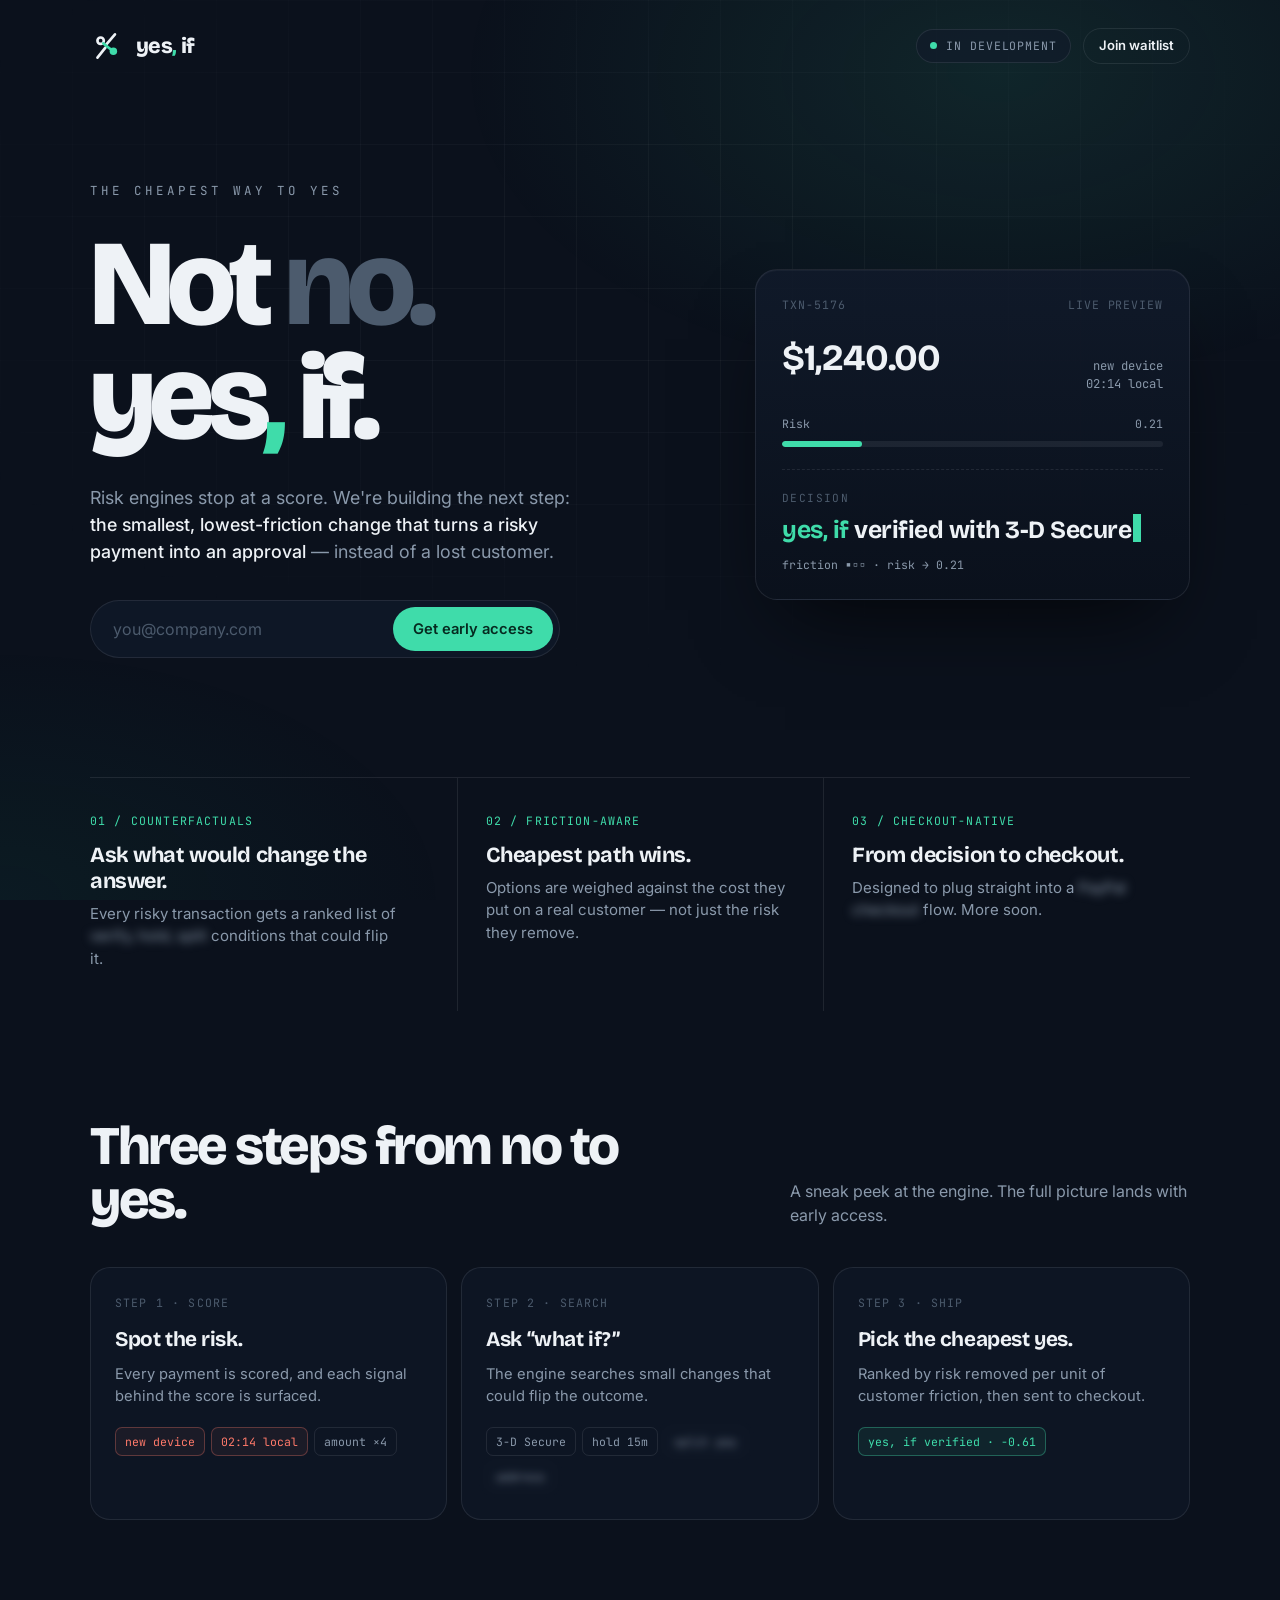
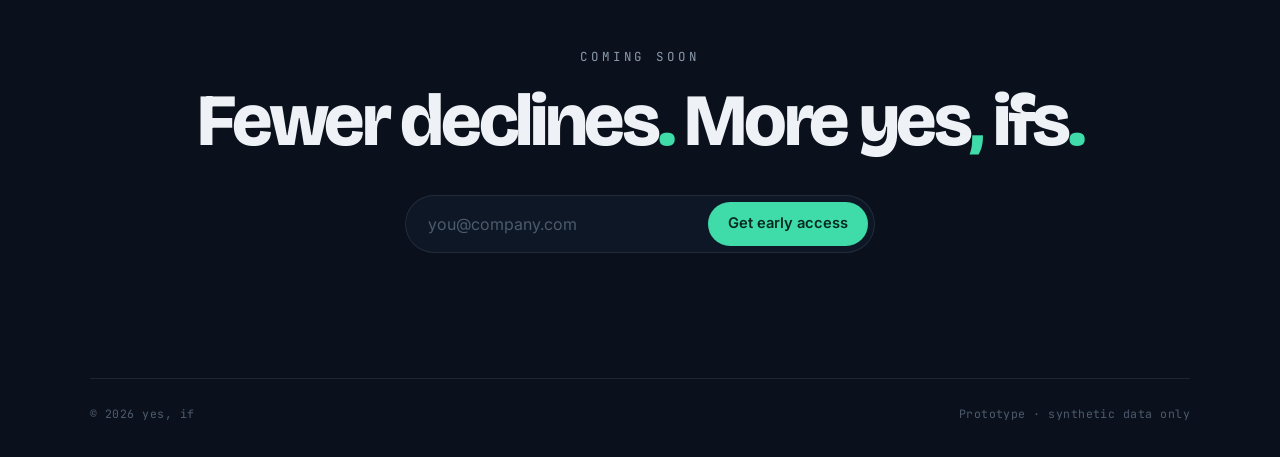
==== commit bcf91a79: "Add email waitlist and polish teaser Waitlist forms post to a dependency-free Vercel Function that s" ====
--- a/public-demo/index.html
+++ b/public-demo/index.html
@@ -7,7 +7,11 @@
     <meta name="description" content="yes, if turns risky payment declines into the smallest, lowest-friction path to approval. Coming soon.">
     <meta property="og:title" content="yes, if — The cheapest way to yes">
     <meta property="og:description" content="Don't just score risk. Find the cheapest way to yes. Coming soon.">
-    <meta property="og:image" content="/assets/yes-if_2-inverse.png">
+    <meta property="og:image" content="https://yes-if-silk.vercel.app/assets/og.png">
+    <meta property="og:image:width" content="1200">
+    <meta property="og:image:height" content="630">
+    <meta property="og:type" content="website">
+    <meta name="twitter:card" content="summary_large_image">
     <meta name="theme-color" content="#0b111c">
     <link rel="icon" href="data:image/svg+xml,%3Csvg xmlns='http://www.w3.org/2000/svg' viewBox='0 0 64 64'%3E%3Crect width='64' height='64' rx='16' fill='%23111a2a'/%3E%3Cg stroke-linecap='round' stroke-width='5'%3E%3Ccircle cx='22' cy='24' r='5.5' fill='none' stroke='%23eef2f6'/%3E%3Cpath d='M30 30 46 13M17 51 30 35' stroke='%23eef2f6'/%3E%3Cpath d='M27 29 39 39' stroke='%233fdcaa'/%3E%3C/g%3E%3Ccircle cx='42' cy='41' r='6' fill='%233fdcaa'/%3E%3C/svg%3E">
     <link rel="preconnect" href="https://fonts.googleapis.com">
@@ -129,7 +133,64 @@
       .pillar .n { font-family: var(--mono); font-size: .72rem; color: var(--mint); letter-spacing: .1em; }
       .pillar h2 { margin: 14px 0 8px; font-family: var(--display); font-weight: 700; font-size: 1.35rem; letter-spacing: -.02em; line-height: 1.2; }
       .pillar p { margin: 0; color: var(--muted); font-size: .94rem; max-width: 34ch; }
+      .sr-only { position: absolute; width: 1px; height: 1px; overflow: hidden; clip: rect(0 0 0 0); white-space: nowrap; }
       .blur { filter: blur(5px); user-select: none; }
+
+      .header-right { display: flex; align-items: center; gap: 12px; }
+      .btn {
+        display: inline-flex; align-items: center; justify-content: center; gap: 8px;
+        min-height: 44px; padding: 0 20px; border: 0; border-radius: 999px;
+        background: var(--mint); color: #062a20; font: 600 .92rem/1 var(--body);
+        text-decoration: none; cursor: pointer; white-space: nowrap;
+        transition: transform .15s, background-color .2s;
+      }
+      .btn:hover { background: #6be8c0; }
+      .btn:active { transform: scale(.97); }
+      .btn:disabled { opacity: .6; cursor: progress; }
+      .btn-ghost { background: transparent; color: var(--ink); border: 1px solid var(--line); min-height: 36px; padding: 0 15px; font-size: .82rem; }
+      .btn-ghost:hover { background: rgba(238,242,246,.06); }
+      :focus-visible { outline: 2px solid var(--mint); outline-offset: 3px; }
+
+      .waitlist { margin-top: 34px; max-width: 470px; }
+      .waitlist-row {
+        display: flex; gap: 6px; padding: 6px;
+        border: 1px solid var(--line); border-radius: 999px; background: rgba(17, 26, 42, .75);
+        transition: border-color .2s;
+      }
+      .waitlist-row:focus-within { border-color: rgba(63,220,170,.5); }
+      .waitlist input[type="email"] {
+        flex: 1; min-width: 0; padding: 0 16px; border: 0; background: transparent;
+        color: var(--ink); font: 400 1rem var(--body); outline: none;
+      }
+      .waitlist input::placeholder { color: var(--dim); }
+      .hp { position: absolute; left: -9999px; width: 1px; height: 1px; opacity: 0; }
+      .waitlist-msg { min-height: 1.4em; margin: 10px 0 0 18px; font-size: .84rem; color: var(--muted); }
+      .waitlist-msg.ok { color: var(--mint); }
+      .waitlist-msg.err { color: var(--red); }
+      .waitlist.done .waitlist-row { border-color: rgba(63,220,170,.5); }
+      .soon .waitlist { margin: 36px auto 0; text-align: left; }
+
+      .how { padding-block: clamp(70px, 12vh, 120px) 20px; }
+      .section-head { display: flex; justify-content: space-between; align-items: end; gap: 24px; flex-wrap: wrap; margin-bottom: 40px; }
+      .section-head h2 { margin: 0; font-family: var(--display); font-weight: 800; font-size: clamp(2rem, 4.6vw, 3.4rem); letter-spacing: -.045em; line-height: 1; max-width: 16ch; }
+      .section-head p { margin: 0; max-width: 40ch; color: var(--muted); }
+      .flow { display: grid; grid-template-columns: repeat(3, 1fr); gap: 14px; counter-reset: step; }
+      .step {
+        position: relative; padding: 26px 24px 28px; border: 1px solid var(--line); border-radius: 20px;
+        background: rgba(17, 26, 42, .55); overflow: hidden;
+      }
+      .step-k { font-family: var(--mono); font-size: .72rem; letter-spacing: .1em; color: var(--dim); text-transform: uppercase; }
+      .step h3 { margin: 12px 0 8px; font-family: var(--display); font-size: 1.3rem; font-weight: 700; letter-spacing: -.02em; }
+      .step p { margin: 0; color: var(--muted); font-size: .92rem; }
+      .chip-row { display: flex; flex-wrap: wrap; gap: 6px; margin-top: 20px; font-family: var(--mono); font-size: .72rem; }
+      .chip { padding: 5px 9px; border-radius: 7px; border: 1px solid var(--line); color: var(--muted); }
+      .chip.hot { color: var(--red); border-color: rgba(255,122,107,.3); background: rgba(255,122,107,.06); }
+      .chip.best { color: var(--mint); border-color: rgba(63,220,170,.35); background: rgba(63,220,170,.07); }
+      .chip.blur { filter: blur(4px); }
+
+      .reveal { opacity: 0; transform: translateY(18px); transition: opacity .8s cubic-bezier(.2,.8,.2,1), transform .8s cubic-bezier(.2,.8,.2,1); }
+      .reveal.in { opacity: 1; transform: none; }
+      .no-js .reveal { opacity: 1; transform: none; }
 
       .soon { padding-block: clamp(70px, 12vh, 130px); text-align: center; }
       .soon p { margin: 0; font-family: var(--mono); font-size: .78rem; letter-spacing: .32em; text-transform: uppercase; color: var(--muted); }
@@ -147,17 +208,21 @@
         .pillars { grid-template-columns: 1fr; }
         .pillar, .pillar + .pillar { padding: 28px 0; border-left: 0; }
         .pillar + .pillar { border-top: 1px solid var(--line); }
+        .flow { grid-template-columns: 1fr; }
       }
       @media (max-width: 480px) {
-        .status span { display: none; }
+        .status { display: none; }
+        .waitlist-row { flex-direction: column; border-radius: 18px; padding: 8px; }
+        .waitlist input[type="email"] { min-height: 44px; }
         .card { padding: 20px; }
         .txn-amt { font-size: 1.9rem; }
       }
       @media (prefers-reduced-motion: reduce) {
         *, *::before, *::after { animation: none !important; transition: none !important; }
-        .rise { opacity: 1; transform: none; }
+        .rise, .reveal { opacity: 1; transform: none; }
       }
     </style>
+    <script defer src="/_vercel/insights/script.js"></script>
   </head>
   <body>
     <div class="wrap">
@@ -173,7 +238,10 @@
           </svg>
           <span>yes<b>,</b> if</span>
         </a>
-        <div class="status"><i></i><span>In development</span></div>
+        <div class="header-right">
+          <div class="status"><i></i><span>In development</span></div>
+          <a class="btn btn-ghost" href="#join">Join waitlist</a>
+        </div>
       </header>
 
       <main>
@@ -182,6 +250,17 @@
             <p class="eyebrow rise d1">The cheapest way to yes</p>
             <h1 class="rise d2">Not <span class="soft">no.</span><br>yes<span class="comma">,</span> if.</h1>
             <p class="lede rise d3">Risk engines stop at a score. We're building the next step: <strong>the smallest, lowest-friction change that turns a risky payment into an approval</strong> — instead of a lost customer.</p>
+            <div class="rise d4">
+            <form class="waitlist" data-waitlist novalidate>
+              <div class="waitlist-row">
+                <label class="sr-only" for="email-hero">Email address</label>
+                <input id="email-hero" type="email" name="email" placeholder="you@company.com" autocomplete="email" required>
+                <input class="hp" type="text" name="company" tabindex="-1" autocomplete="off" aria-hidden="true">
+                <button class="btn" type="submit">Get early access</button>
+              </div>
+              <p class="waitlist-msg" role="status"></p>
+            </form>
+            </div>
           </div>
 
           <div class="card rise d4" aria-live="polite">
@@ -203,26 +282,62 @@
         </section>
 
         <section class="pillars" aria-label="What's coming">
-          <div class="pillar rise d2">
+          <div class="pillar reveal">
             <div class="n">01 / COUNTERFACTUALS</div>
             <h2>Ask what would change the answer.</h2>
             <p>Every risky transaction gets a ranked list of <span class="blur">verify, hold, split</span> conditions that could flip it.</p>
           </div>
-          <div class="pillar rise d3">
+          <div class="pillar reveal">
             <div class="n">02 / FRICTION-AWARE</div>
             <h2>Cheapest path wins.</h2>
             <p>Options are weighed against the cost they put on a real customer — not just the risk they remove.</p>
           </div>
-          <div class="pillar rise d4">
+          <div class="pillar reveal">
             <div class="n">03 / CHECKOUT-NATIVE</div>
             <h2>From decision to checkout.</h2>
             <p>Designed to plug straight into a <span class="blur">PayPal checkout</span> flow. More soon.</p>
           </div>
         </section>
 
-        <section class="soon">
+        <section class="how" aria-labelledby="how-title">
+          <div class="section-head reveal">
+            <h2 id="how-title">Three steps from no to yes.</h2>
+            <p>A sneak peek at the engine. The full picture lands with early access.</p>
+          </div>
+          <div class="flow">
+            <div class="step reveal">
+              <div class="step-k">Step 1 · Score</div>
+              <h3>Spot the risk.</h3>
+              <p>Every payment is scored, and each signal behind the score is surfaced.</p>
+              <div class="chip-row"><span class="chip hot">new device</span><span class="chip hot">02:14 local</span><span class="chip">amount ×4</span></div>
+            </div>
+            <div class="step reveal">
+              <div class="step-k">Step 2 · Search</div>
+              <h3>Ask “what if?”</h3>
+              <p>The engine searches small changes that could flip the outcome.</p>
+              <div class="chip-row"><span class="chip">3-D Secure</span><span class="chip">hold 15m</span><span class="chip blur">split pay</span><span class="chip blur">address</span></div>
+            </div>
+            <div class="step reveal">
+              <div class="step-k">Step 3 · Ship</div>
+              <h3>Pick the cheapest yes.</h3>
+              <p>Ranked by risk removed per unit of customer friction, then sent to checkout.</p>
+              <div class="chip-row"><span class="chip best">yes, if verified · −0.61</span></div>
+            </div>
+          </div>
+        </section>
+
+        <section class="soon reveal" id="join">
           <p>Coming soon</p>
           <h2>Fewer declines<span>.</span> More yes<span>,</span> ifs<span>.</span></h2>
+          <form class="waitlist" data-waitlist novalidate>
+              <div class="waitlist-row">
+                <label class="sr-only" for="email-footer">Email address</label>
+                <input id="email-footer" type="email" name="email" placeholder="you@company.com" autocomplete="email" required>
+                <input class="hp" type="text" name="company" tabindex="-1" autocomplete="off" aria-hidden="true">
+                <button class="btn" type="submit">Get early access</button>
+              </div>
+              <p class="waitlist-msg" role="status"></p>
+            </form>
         </section>
       </main>
 
@@ -271,6 +386,63 @@
           run(i + 1);
         }
         run(0);
+
+        const io = "IntersectionObserver" in window && !reduced
+          ? new IntersectionObserver((entries) => entries.forEach((e) => {
+              if (e.isIntersecting) { e.target.classList.add("in"); io.unobserve(e.target); }
+            }), { threshold: .15 })
+          : null;
+        document.querySelectorAll(".reveal").forEach((el, i) => {
+          if (!io) return el.classList.add("in");
+          el.style.transitionDelay = (i % 3) * 90 + "ms";
+          io.observe(el);
+        });
+
+        const joined = () => { try { return localStorage.getItem("yesif-joined"); } catch { return null; } };
+        const markJoined = (form, text) => {
+          form.classList.add("done");
+          form.querySelector("button").textContent = "You're on the list";
+          form.querySelector("button").disabled = true;
+          const msg = form.querySelector(".waitlist-msg");
+          msg.className = "waitlist-msg ok";
+          msg.textContent = text;
+        };
+        document.querySelectorAll("[data-waitlist]").forEach((form) => {
+          if (joined()) markJoined(form, "Thanks — we'll be in touch.");
+          form.addEventListener("submit", async (event) => {
+            event.preventDefault();
+            const msg = form.querySelector(".waitlist-msg");
+            const button = form.querySelector("button");
+            const email = form.email.value.trim();
+            if (!form.email.checkValidity() || !email) {
+              msg.className = "waitlist-msg err";
+              msg.textContent = "Please enter a valid email address.";
+              form.email.focus();
+              return;
+            }
+            button.disabled = true;
+            button.textContent = "Joining…";
+            msg.className = "waitlist-msg";
+            msg.textContent = "";
+            try {
+              const res = await fetch("/api/waitlist", {
+                method: "POST",
+                headers: { "Content-Type": "application/json" },
+                body: JSON.stringify({ email, company: form.company.value }),
+              });
+              const data = await res.json().catch(() => ({}));
+              if (!res.ok) throw new Error(data.error || "Something went wrong. Please try again.");
+              try { localStorage.setItem("yesif-joined", "1"); } catch {}
+              const text = data.alreadyJoined ? "You're already on the list — see you soon." : "You're in. We'll email you when early access opens.";
+              document.querySelectorAll("[data-waitlist]").forEach((f) => markJoined(f, text));
+            } catch (err) {
+              button.disabled = false;
+              button.textContent = "Get early access";
+              msg.className = "waitlist-msg err";
+              msg.textContent = err.message;
+            }
+          });
+        });
       })();
     </script>
   </body>
